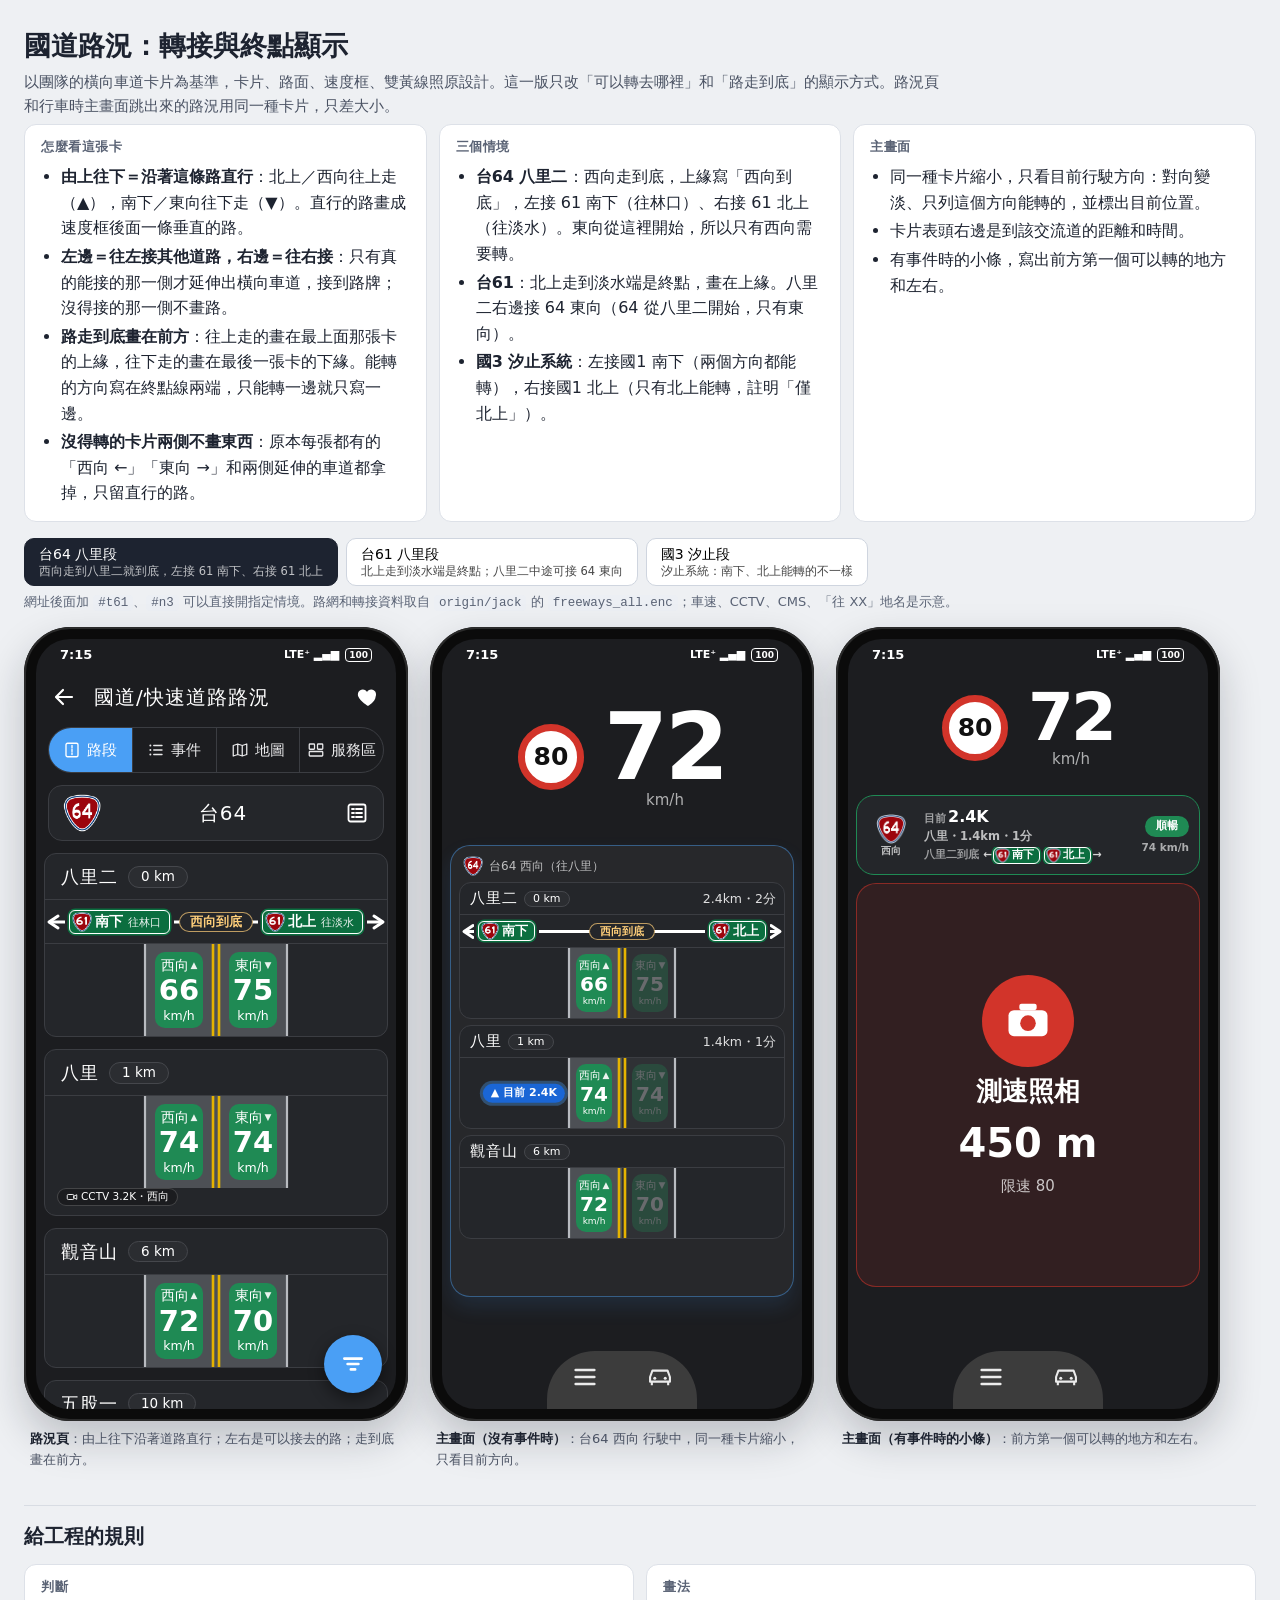
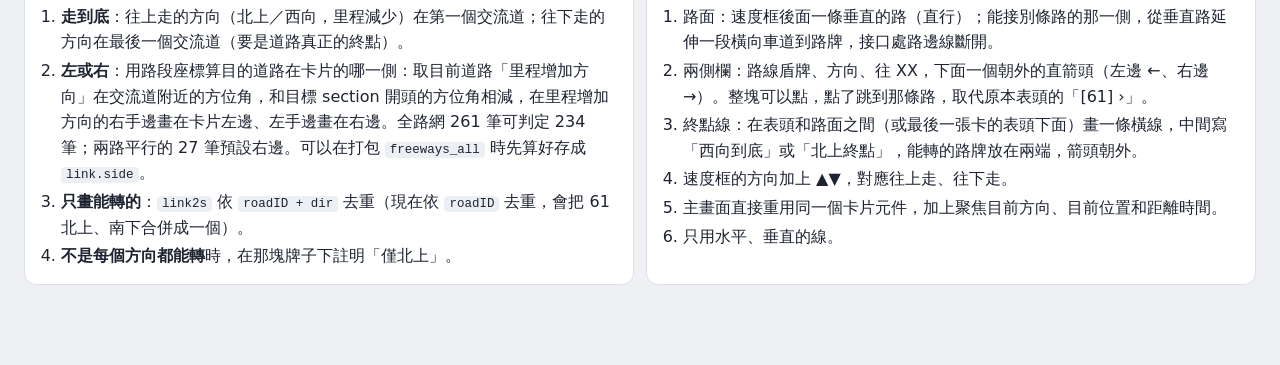
==== index.html @ 1d244df8 "國道路況轉接與終點顯示互動式 mockup 從 haodriveo_app/test/road_live_ui 搬過來，盾牌圖示改放在 assets/freeway/。  Co-Authored-By" ====
<!doctype html>
<html lang="zh-Hant-TW">
<head>
<meta charset="utf-8">
<meta name="viewport" content="width=device-width, initial-scale=1">
<title>國道路況：轉接與終點顯示</title>
<link rel="stylesheet" href="shared.css">
</head>
<body>
<div class="doc">
  <h1>國道路況：轉接與終點顯示</h1>
  <p class="lead">以團隊的橫向車道卡片為基準，卡片、路面、速度框、雙黃線照原設計。這一版只改「可以轉去哪裡」和「路走到底」的顯示方式。路況頁和行車時主畫面跳出來的路況用同一種卡片，只差大小。</p>

  <div class="grid">
    <div class="box">
      <h4>怎麼看這張卡</h4>
      <ul>
        <li><b>由上往下＝沿著這條路直行</b>：北上／西向往上走（▲），南下／東向往下走（▼）。直行的路畫成速度框後面一條垂直的路。</li>
        <li><b>左邊＝往左接其他道路，右邊＝往右接</b>：只有真的能接的那一側才延伸出橫向車道，接到路牌；沒得接的那一側不畫路。</li>
        <li><b>路走到底畫在前方</b>：往上走的畫在最上面那張卡的上緣，往下走的畫在最後一張卡的下緣。能轉的方向寫在終點線兩端，只能轉一邊就只寫一邊。</li>
        <li><b>沒得轉的卡片兩側不畫東西</b>：原本每張都有的「西向 ←」「東向 →」和兩側延伸的車道都拿掉，只留直行的路。</li>
      </ul>
    </div>
    <div class="box">
      <h4>三個情境</h4>
      <ul>
        <li><b>台64 八里二</b>：西向走到底，上緣寫「西向到底」，左接 61 南下（往林口）、右接 61 北上（往淡水）。東向從這裡開始，所以只有西向需要轉。</li>
        <li><b>台61</b>：北上走到淡水端是終點，畫在上緣。八里二右邊接 64 東向（64 從八里二開始，只有東向）。</li>
        <li><b>國3 汐止系統</b>：左接國1 南下（兩個方向都能轉），右接國1 北上（只有北上能轉，註明「僅北上」）。</li>
      </ul>
    </div>
    <div class="box">
      <h4>主畫面</h4>
      <ul>
        <li>同一種卡片縮小，只看目前行駛方向：對向變淡、只列這個方向能轉的，並標出目前位置。</li>
        <li>卡片表頭右邊是到該交流道的距離和時間。</li>
        <li>有事件時的小條，寫出前方第一個可以轉的地方和左右。</li>
      </ul>
    </div>
  </div>

  <div id="scn" class="scn"></div>
  <p class="note">網址後面加 <code>#t61</code>、<code>#n3</code> 可以直接開指定情境。路網和轉接資料取自 <code>origin/jack</code> 的 <code>freeways_all.enc</code>；車速、CCTV、CMS、「往 XX」地名是示意。</p>
  <div id="stage" class="stage"></div>

  <h2>給工程的規則</h2>
  <div class="grid">
    <div class="box">
      <h4>判斷</h4>
      <ol>
        <li><b>走到底</b>：往上走的方向（北上／西向，里程減少）在第一個交流道；往下走的方向在最後一個交流道（要是道路真正的終點）。</li>
        <li><b>左或右</b>：用路段座標算目的道路在卡片的哪一側：取目前道路「里程增加方向」在交流道附近的方位角，和目標 section 開頭的方位角相減，在里程增加方向的右手邊畫在卡片左邊、左手邊畫在右邊。全路網 261 筆可判定 234 筆；兩路平行的 27 筆預設右邊。可以在打包 <code>freeways_all</code> 時先算好存成 <code>link.side</code>。</li>
        <li><b>只畫能轉的</b>：<code>link2s</code> 依 <code>roadID + dir</code> 去重（現在依 <code>roadID</code> 去重，會把 61 北上、南下合併成一個）。</li>
        <li><b>不是每個方向都能轉</b>時，在那塊牌子下註明「僅北上」。</li>
      </ol>
    </div>
    <div class="box">
      <h4>畫法</h4>
      <ol>
        <li>路面：速度框後面一條垂直的路（直行）；能接別條路的那一側，從垂直路延伸一段橫向車道到路牌，接口處路邊線斷開。</li>
        <li>兩側欄：路線盾牌、方向、往 XX，下面一個朝外的直箭頭（左邊 ←、右邊 →）。整塊可以點，點了跳到那條路，取代原本表頭的「[61] ›」。</li>
        <li>終點線：在表頭和路面之間（或最後一張卡的表頭下面）畫一條橫線，中間寫「西向到底」或「北上終點」，能轉的路牌放在兩端，箭頭朝外。</li>
        <li>速度框的方向加上 ▲▼，對應往上走、往下走。</li>
        <li>主畫面直接重用同一個卡片元件，加上聚焦目前方向、目前位置和距離時間。</li>
        <li>只用水平、垂直的線。</li>
      </ol>
    </div>
  </div>
</div>

<script src="shared.js"></script>
<script src="hcard.js"></script>
<script>
  buildPage({
    render(sc) {
      const d = sc.drive;
      const info = driveInfo(sc, d.dir, d.km, 3);
      const live = hLiveScreen(sc, renderHCards(sc, { G: hGeom(342), devices: true }));
      return [
        { html: live, cap: '<b>路況頁</b>：由上往下沿著道路直行；左右是可以接去的路；走到底畫在前方。' },
        { html: mainScreen(sc, { mode: 'big', panel: hMainPanel(sc) }), cap: `<b>主畫面（沒有事件時）</b>：${ROADS[sc.road].name} ${dirLabel(d.dir)} 行駛中，同一種卡片縮小，只看目前方向。` },
        { html: mainScreen(sc, { mode: 'small', small: renderSmallBar(sc, { dir: d.dir, km: d.km, info, chips: hSmallChips(sc, info) }) }), cap: '<b>主畫面（有事件時的小條）</b>：前方第一個可以轉的地方和左右。' },
      ];
    },
  });
</script>
</body>
</html>
---- shared.css ----
/* 國道路況：轉接與終點顯示 mockup 樣式 */
* { box-sizing: border-box; }
html, body { margin: 0; }
body {
  font-family: "Noto Sans TC", "PingFang TC", "Microsoft JhengHei", "Heiti TC", system-ui, sans-serif;
  background: #eef0f3;
  color: #1d2330;
  line-height: 1.6;
}
a { color: #1a66d6; }

/* ===== 文件區 ===== */
.doc { max-width: 1320px; margin: 0 auto; padding: 24px 24px 80px; }
.doc h1 { font-size: 27px; margin: 4px 0 6px; line-height: 1.35; }
.doc h2 { font-size: 20px; margin: 34px 0 12px; padding-top: 14px; border-top: 1px solid #d8dce3; }
.doc p { margin: 6px 0; }
.lead { color: #4a5263; font-size: 15px; max-width: 920px; }
.grid { display: grid; grid-template-columns: repeat(auto-fit, minmax(290px, 1fr)); gap: 12px; }
.box { background: #fff; border: 1px solid #dde1e8; border-radius: 12px; padding: 12px 16px; }
.box h4 { margin: 0 0 6px; font-size: 13px; color: #5a6375; letter-spacing: .5px; }
.box ul, .box ol { margin: 0; padding-left: 20px; }
.box li { margin: 3px 0; }
.note { font-size: 13px; color: #5a6375; }
code { font-family: Consolas, "Courier New", monospace; font-size: 12.5px; background: #eceff4; padding: 1px 5px; border-radius: 4px; }

/* 情境切換 */
.scn { display: flex; gap: 8px; flex-wrap: wrap; margin: 16px 0 4px; }
.scn button { font: inherit; font-size: 14px; padding: 6px 14px; border-radius: 10px; border: 1px solid #cfd5df; background: #fff; cursor: pointer; text-align: left; line-height: 1.35; }
.scn button.on { background: #1d2330; color: #fff; border-color: #1d2330; }
.scn button small { display: block; font-size: 11.5px; opacity: .72; }

/* 手機框 */
.stage { display: flex; gap: 22px; flex-wrap: wrap; align-items: flex-start; margin-top: 14px; }
figure.fig { margin: 0; width: 384px; }
figure.fig figcaption { font-size: 13px; color: #4a5263; margin: 8px 6px 0; }
figure.fig figcaption b { color: #1d2330; }
.phone { width: 384px; height: 794px; padding: 12px; border-radius: 46px; background: #0b0b0b; box-shadow: 0 18px 40px rgba(20, 25, 35, .22), inset 0 0 0 2px #2b2b2b; }
.screen {
  position: relative; width: 360px; height: 770px; border-radius: 34px; overflow: hidden;
  background: #1C1D20; color: #fff; display: flex; flex-direction: column; font-size: 14px; line-height: 1.3;
}
.sb { height: 30px; flex: none; display: flex; justify-content: space-between; align-items: center; padding: 2px 24px 0; font-size: 13px; font-weight: 700; }
.sb .r { display: flex; gap: 6px; align-items: center; font-size: 11px; }
.sb .bat { border: 1.5px solid #fff; border-radius: 4px; padding: 0 3px; font-size: 9px; line-height: 12px; }
.shield { display: inline-block; object-fit: contain; vertical-align: middle; flex: none; }
.content { flex: 1; overflow-y: auto; overflow-x: hidden; position: relative; scrollbar-width: none; }
.content::-webkit-scrollbar { width: 0; height: 0; }

/* ===== 路況頁外框 ===== */
.appbar2 { height: 56px; flex: none; display: flex; align-items: center; gap: 18px; padding: 0 16px; font-size: 20px; }
.appbar2 .t { flex: 1; letter-spacing: 1px; }
.appbar2 svg { width: 24px; height: 24px; }
.tabs2 { margin: 2px 12px 0; flex: none; display: flex; height: 46px; border: 1px solid #3b3d42; border-radius: 999px; overflow: hidden; }
.tabs2 span { flex: 1; display: flex; align-items: center; justify-content: center; gap: 6px; font-size: 14.5px; color: #e9e9ea; border-right: 1px solid #3b3d42; }
.tabs2 span:last-child { border-right: 0; }
.tabs2 span.on { background: #4A9FF5; color: #fff; }
.tabs2 svg { width: 18px; height: 18px; flex: none; }
.roadbar2 { margin: 12px 12px 0; flex: none; display: flex; align-items: center; height: 56px; padding: 0 14px; border: 1px solid #3b3d42; border-radius: 14px; background: #24262A; }
.roadbar2 .n { flex: 1; text-align: center; font-size: 20px; letter-spacing: 1px; }
.roadbar2 svg { width: 24px; height: 24px; }
.fab2 { position: absolute; right: 14px; bottom: 16px; width: 58px; height: 58px; border-radius: 50%; background: #4A9FF5; display: flex; align-items: center; justify-content: center; box-shadow: 0 6px 16px rgba(0, 0, 0, .45); z-index: 5; }
.fab2 svg { width: 26px; height: 26px; }

/* ===== 卡片（hcard.js） ===== */
.hcl { padding: 12px 8px 96px; display: flex; flex-direction: column; gap: 12px; }
.hc { flex: none; border: 1px solid #3b3d42; border-radius: 12px; background: #24262A; overflow: hidden; }
.hc-h { min-height: 46px; display: flex; flex-wrap: wrap; align-items: center; gap: 6px 10px; padding: 4px 12px 4px 16px; border-bottom: 1px solid #3b3d42; }
.hc.last .hc-h { border-bottom: 0; }
.hc-n { font-size: 18px; letter-spacing: 1px; }
.hc-km { font-size: 13.5px; padding: 1px 12px; border-radius: 999px; border: 1px solid #45474c; background: #2b2d31; white-space: nowrap; }
.hc-rest { font-size: 11px; background: #005396; border-radius: 4px; padding: 0 6px; }
.hc-hx { margin-left: auto; display: flex; align-items: center; gap: 6px; }
.hc-t { font-size: 12.5px; color: rgba(255, 255, 255, .85); white-space: nowrap; }
.hc-road { position: relative; }
.hc-road > svg { position: absolute; left: 0; top: 0; }
.hc-box { position: absolute; z-index: 2; border-radius: 10px; display: flex; flex-direction: column; align-items: center; justify-content: center; }
.hc-box span { font-size: 13.5px; display: flex; align-items: center; gap: 2px; }
.hc-box span i { font-style: normal; font-size: 9px; opacity: .9; }
.hc-box b { font-size: 29px; font-weight: 700; line-height: 1.15; }
.hc-box small { font-size: 12.5px; }
.hc-you { position: absolute; z-index: 4; transform: translate(-50%, -50%); background: #1a66d6; border-radius: 999px; padding: 2px 8px; font-size: 11px; font-weight: 700; white-space: nowrap; box-shadow: 0 0 0 3px rgba(74, 159, 245, .35); }

/* 兩側：往左接／往右接 */
.hc-slot { position: absolute; top: 0; z-index: 3; display: flex; flex-direction: column; justify-content: center; }
.hc-turn { display: flex; flex-direction: column; align-items: center; gap: 1px; line-height: 1.15; text-align: center; padding: 3px 0; }
.hc-turn b { font-size: 13.5px; }
.hc-turn small { font-size: 10.5px; color: rgba(255, 255, 255, .72); }
.hc-turn .harr { margin-top: 2px; color: #fff; }
.hc-turn em { font-style: normal; font-size: 10px; font-weight: 700; color: #ffcf7a; }

/* 前方的終點線 */
.hc-end { position: relative; display: flex; align-items: center; padding: 0 20px; }
.hc-end > svg { position: absolute; left: 0; top: 0; }
.hc-end.top { border-bottom: 1px solid #3b3d42; }
.hc-end.bottom { border-top: 1px solid #3b3d42; }
.hc-end-l, .hc-end-r { position: relative; z-index: 1; display: flex; gap: 4px; background: #24262A; padding: 0 4px; }
.hc-end-r { margin-left: auto; }
.hc-end-c { position: absolute; z-index: 1; left: 50%; transform: translateX(-50%); font-size: 12.5px; font-weight: 700; color: #ffcf7a; background: #24262A; border: 1px solid rgba(255, 207, 122, .7); border-radius: 999px; padding: 1px 10px; white-space: nowrap; }

.hc-dev { display: flex; flex-wrap: wrap; gap: 5px; padding: 0 12px 9px; }
.hc-dev span { display: inline-flex; align-items: center; gap: 3px; font-size: 10.5px; border-radius: 999px; padding: 1px 8px; background: #1b1c1f; border: 1px solid rgba(255, 255, 255, .18); }
.hc-dev span svg { width: 12px; height: 12px; }
.hc-dev .cms { color: #FFB000; }
.hc-dev .ev { border-color: rgba(210, 52, 42, .8); color: #ff9d94; }
.hc-note { font-size: 12px; color: rgba(255, 255, 255, .5); padding: 0 6px; }

.hc.compact .hc-h { min-height: 32px; padding: 2px 8px 2px 10px; gap: 4px 6px; }
.hc.compact .hc-n { font-size: 14.5px; }
.hc.compact .hc-km { font-size: 11px; padding: 0 8px; }
.hc.compact .hc-box span { font-size: 10.5px; }
.hc.compact .hc-box b { font-size: 20px; }
.hc.compact .hc-box small { font-size: 9px; }
.hc.compact .hc-turn b { font-size: 11px; }
.hc.compact .hc-end { padding: 0 14px; }
.hc.compact .hc-end-c { font-size: 10.5px; }

/* 綠底路牌 */
.gsign { display: inline-flex; align-items: center; gap: 3px; white-space: nowrap; line-height: 1.15; background: #0B6E3F; color: #fff; font-weight: 700; border: 1.5px solid #fff; box-shadow: 0 0 0 1.5px #0B6E3F; border-radius: 6px; }
.gsign small { font-weight: 500; font-size: 10.5px; opacity: .92; margin-left: 2px; }
.gsign.l { font-size: 13.5px; padding: 1px 8px 1px 2px; }
.gsign.m { font-size: 12.5px; padding: 0 6px 0 2px; }
.gsign.s { font-size: 11px; padding: 0 5px 0 1px; gap: 2px; }

/* ===== 主畫面 ===== */
.ms { flex: 1; display: flex; flex-direction: column; padding: 0 8px; min-height: 0; }
.ms-speed { flex: none; display: flex; align-items: center; justify-content: center; gap: 20px; height: 176px; }
.ms-speed.sm { height: 118px; }
.limit { width: 66px; height: 66px; border-radius: 50%; border: 7px solid #D2342A; background: #fff; color: #111; font-weight: 800; font-size: 25px; display: flex; align-items: center; justify-content: center; }
.speed-num { font-size: 92px; font-weight: 800; line-height: .95; letter-spacing: -3px; font-variant-numeric: tabular-nums; }
.ms-speed.sm .speed-num { font-size: 66px; }
.speed-unit { font-size: 15px; opacity: .65; text-align: center; }
.panel { border-radius: 20px; background: rgba(255, 255, 255, .05); border: 1px solid rgba(74, 159, 245, .45); box-shadow: 0 10px 20px rgba(74, 159, 245, .12); padding: 10px 8px; }
.ms-big { height: 452px; flex: none; }
.ms-bottom { margin: auto auto 0; width: 150px; height: 58px; flex: none; border-radius: 48px 48px 0 0; background: #3C3C3C; display: flex; align-items: center; justify-content: space-around; padding-bottom: 6px; }
.ms-bottom svg { width: 28px; height: 28px; opacity: .9; }
.hmini { display: flex; flex-direction: column; gap: 6px; height: 100%; }
.hmini .hcl { padding: 0; gap: 6px; }
.hm-head { display: flex; align-items: center; gap: 6px; font-size: 12px; color: rgba(255, 255, 255, .7); padding: 0 4px; }

/* 小條（有事件時） */
.smallbar { height: 80px; flex: none; margin: 8px 0; border-radius: 18px; background: #24262A; display: flex; align-items: center; padding: 4px 10px; gap: 9px; }
.smallbar .rd { width: 48px; flex: none; display: flex; flex-direction: column; align-items: center; font-size: 10px; font-weight: 700; color: rgba(255, 255, 255, .72); }
.smallbar .mid { flex: 1; min-width: 0; }
.smallbar .now { font-size: 11px; color: rgba(255, 255, 255, .58); font-weight: 700; }
.smallbar .now b { color: #fff; font-size: 16px; font-weight: 900; margin-left: 2px; }
.smallbar .nx { font-size: 11.5px; color: rgba(255, 255, 255, .7); font-weight: 700; margin-top: 1px; white-space: nowrap; overflow: hidden; }
.smallbar .trrow { display: flex; align-items: center; gap: 4px; margin-top: 3px; font-size: 11px; color: rgba(255, 255, 255, .8); font-weight: 700; white-space: nowrap; overflow: hidden; }
.smallbar .trrow .cap { color: rgba(255, 255, 255, .55); font-weight: 600; }
.smallbar .sside { display: inline-flex; align-items: center; gap: 1px; }
.smallbar .rt { flex: none; display: flex; flex-direction: column; align-items: flex-end; gap: 4px; }
.lvpill { min-width: 44px; padding: 3px 8px; border-radius: 999px; font-size: 11px; font-weight: 900; text-align: center; }
.smallbar .spd { font-size: 10.5px; color: rgba(255, 255, 255, .62); font-weight: 700; }

/* 事件卡（測速照相） */
.evcard { flex: 1; min-height: 0; border-radius: 20px; background: rgba(210, 52, 42, .12); border: 1px solid rgba(210, 52, 42, .55); display: flex; flex-direction: column; align-items: center; justify-content: center; gap: 8px; margin-bottom: 64px; }
.evcard .ico { width: 92px; height: 92px; border-radius: 50%; background: #D2342A; display: flex; align-items: center; justify-content: center; }
.evcard .ico svg { width: 52px; height: 52px; }
.evcard .t1 { font-size: 26px; font-weight: 800; }
.evcard .t2 { font-size: 40px; font-weight: 900; font-variant-numeric: tabular-nums; }
.evcard .t3 { font-size: 15px; opacity: .75; }

/* 檢查用：?full 把手機高度展開，整條列表一次看完 */
body.full .phone, body.full .screen { height: auto; }
body.full .content { overflow: visible; }
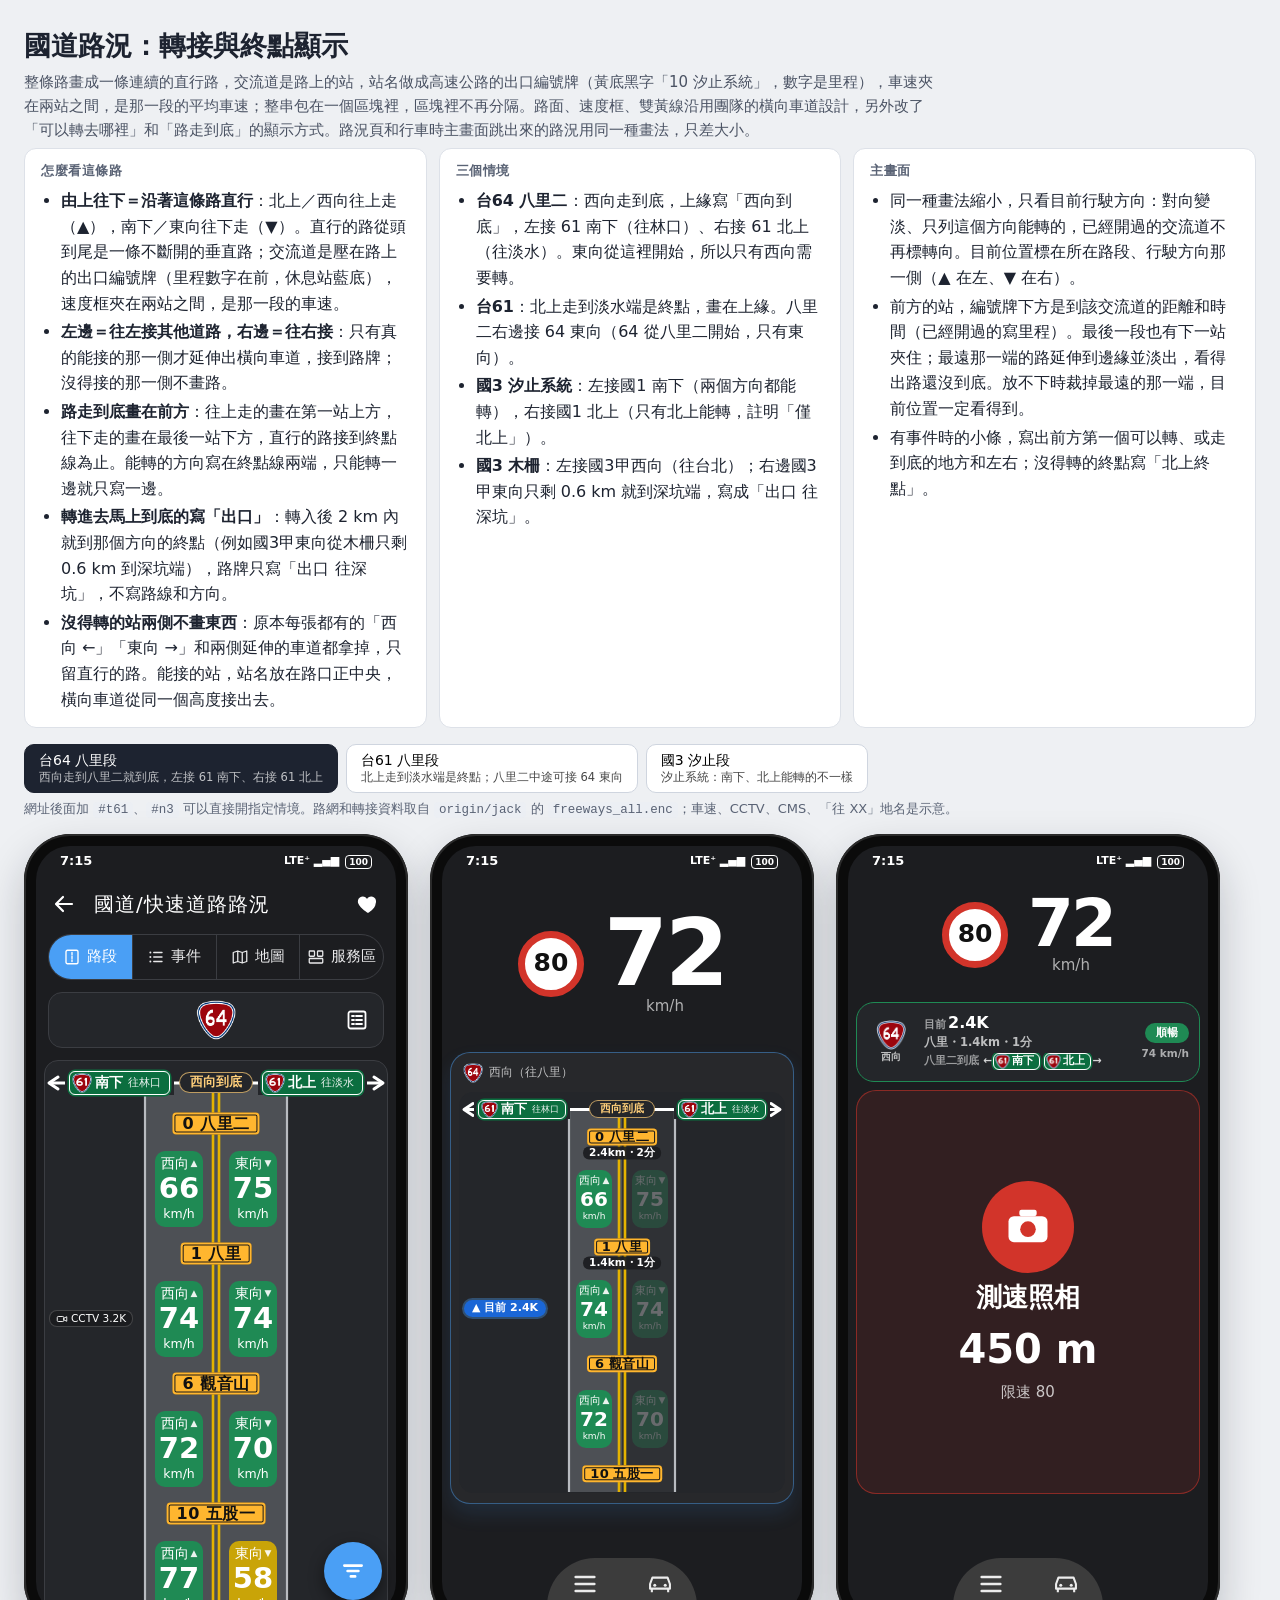
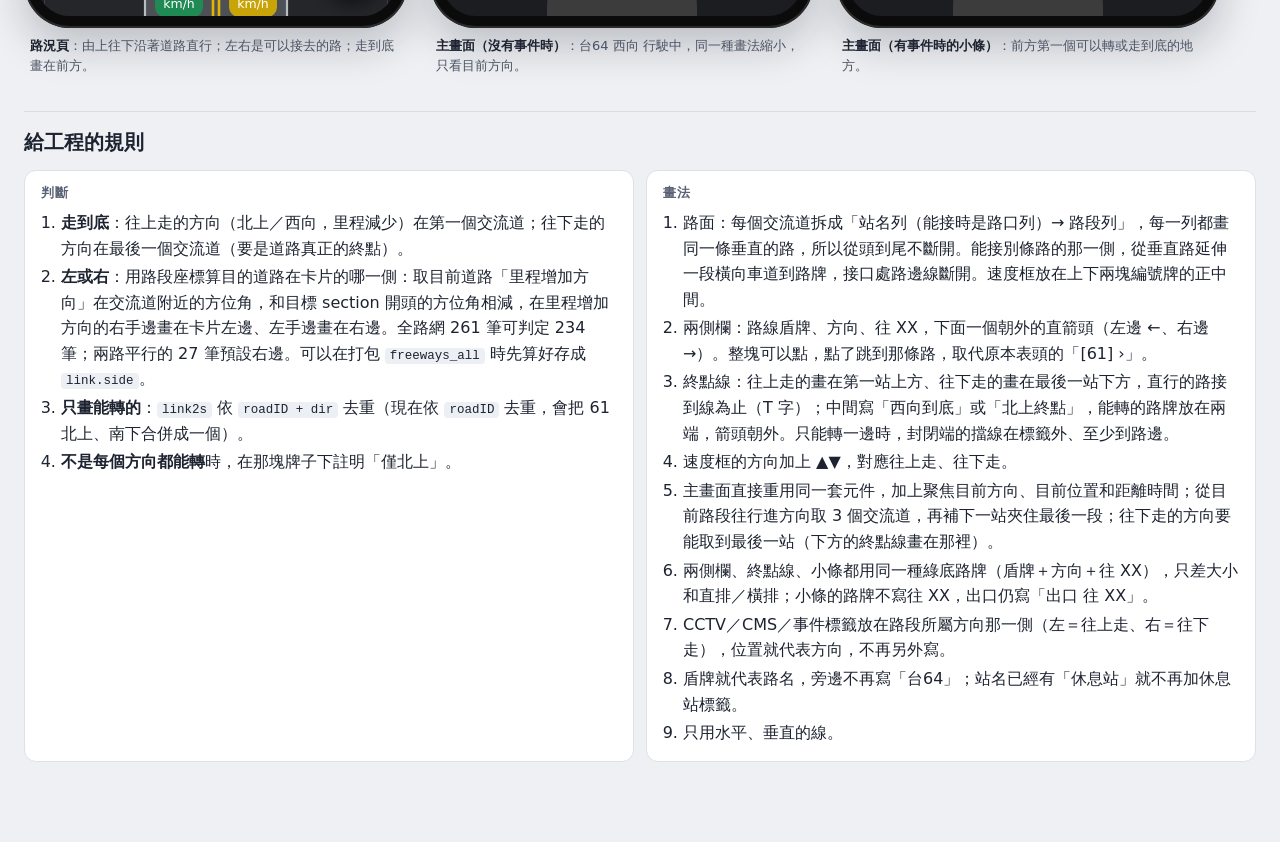
==== commit 00618333: "路況頁與主畫面改成一條連續的路，交流道用出口編號牌 - 拿掉卡片盒：路面從頭到尾不斷開，整串包在一個大區塊裡 - 交流道改成壓在路上的出口編號牌（黃底黑字「10 汐止系統」，休息站藍底），車速夾在兩站" ====
--- a/index.html
+++ b/index.html
@@ -9,16 +9,17 @@
 <body>
 <div class="doc">
   <h1>國道路況：轉接與終點顯示</h1>
-  <p class="lead">以團隊的橫向車道卡片為基準，卡片、路面、速度框、雙黃線照原設計。這一版只改「可以轉去哪裡」和「路走到底」的顯示方式。路況頁和行車時主畫面跳出來的路況用同一種卡片，只差大小。</p>
+  <p class="lead">整條路畫成一條連續的直行路，交流道是路上的站，站名做成高速公路的出口編號牌（黃底黑字「10 汐止系統」，數字是里程），車速夾在兩站之間，是那一段的平均車速；整串包在一個區塊裡，區塊裡不再分隔。路面、速度框、雙黃線沿用團隊的橫向車道設計，另外改了「可以轉去哪裡」和「路走到底」的顯示方式。路況頁和行車時主畫面跳出來的路況用同一種畫法，只差大小。</p>
 
   <div class="grid">
     <div class="box">
-      <h4>怎麼看這張卡</h4>
+      <h4>怎麼看這條路</h4>
       <ul>
-        <li><b>由上往下＝沿著這條路直行</b>：北上／西向往上走（▲），南下／東向往下走（▼）。直行的路畫成速度框後面一條垂直的路。</li>
+        <li><b>由上往下＝沿著這條路直行</b>：北上／西向往上走（▲），南下／東向往下走（▼）。直行的路從頭到尾是一條不斷開的垂直路；交流道是壓在路上的出口編號牌（里程數字在前，休息站藍底），速度框夾在兩站之間，是那一段的車速。</li>
         <li><b>左邊＝往左接其他道路，右邊＝往右接</b>：只有真的能接的那一側才延伸出橫向車道，接到路牌；沒得接的那一側不畫路。</li>
-        <li><b>路走到底畫在前方</b>：往上走的畫在最上面那張卡的上緣，往下走的畫在最後一張卡的下緣。能轉的方向寫在終點線兩端，只能轉一邊就只寫一邊。</li>
-        <li><b>沒得轉的卡片兩側不畫東西</b>：原本每張都有的「西向 ←」「東向 →」和兩側延伸的車道都拿掉，只留直行的路。</li>
+        <li><b>路走到底畫在前方</b>：往上走的畫在第一站上方，往下走的畫在最後一站下方，直行的路接到終點線為止。能轉的方向寫在終點線兩端，只能轉一邊就只寫一邊。</li>
+        <li><b>轉進去馬上到底的寫「出口」</b>：轉入後 2 km 內就到那個方向的終點（例如國3甲東向從木柵只剩 0.6 km 到深坑端），路牌只寫「出口 往深坑」，不寫路線和方向。</li>
+        <li><b>沒得轉的站兩側不畫東西</b>：原本每張都有的「西向 ←」「東向 →」和兩側延伸的車道都拿掉，只留直行的路。能接的站，站名放在路口正中央，橫向車道從同一個高度接出去。</li>
       </ul>
     </div>
     <div class="box">
@@ -27,14 +28,15 @@
         <li><b>台64 八里二</b>：西向走到底，上緣寫「西向到底」，左接 61 南下（往林口）、右接 61 北上（往淡水）。東向從這裡開始，所以只有西向需要轉。</li>
         <li><b>台61</b>：北上走到淡水端是終點，畫在上緣。八里二右邊接 64 東向（64 從八里二開始，只有東向）。</li>
         <li><b>國3 汐止系統</b>：左接國1 南下（兩個方向都能轉），右接國1 北上（只有北上能轉，註明「僅北上」）。</li>
+        <li><b>國3 木柵</b>：左接國3甲西向（往台北）；右邊國3甲東向只剩 0.6 km 就到深坑端，寫成「出口 往深坑」。</li>
       </ul>
     </div>
     <div class="box">
       <h4>主畫面</h4>
       <ul>
-        <li>同一種卡片縮小，只看目前行駛方向：對向變淡、只列這個方向能轉的，並標出目前位置。</li>
-        <li>卡片表頭右邊是到該交流道的距離和時間。</li>
-        <li>有事件時的小條，寫出前方第一個可以轉的地方和左右。</li>
+        <li>同一種畫法縮小，只看目前行駛方向：對向變淡、只列這個方向能轉的，已經開過的交流道不再標轉向。目前位置標在所在路段、行駛方向那一側（▲ 在左、▼ 在右）。</li>
+        <li>前方的站，編號牌下方是到該交流道的距離和時間（已經開過的寫里程）。最後一段也有下一站夾住；最遠那一端的路延伸到邊緣並淡出，看得出路還沒到底。放不下時裁掉最遠的那一端，目前位置一定看得到。</li>
+        <li>有事件時的小條，寫出前方第一個可以轉、或走到底的地方和左右；沒得轉的終點寫「北上終點」。</li>
       </ul>
     </div>
   </div>
@@ -57,11 +59,14 @@
     <div class="box">
       <h4>畫法</h4>
       <ol>
-        <li>路面：速度框後面一條垂直的路（直行）；能接別條路的那一側，從垂直路延伸一段橫向車道到路牌，接口處路邊線斷開。</li>
+        <li>路面：每個交流道拆成「站名列（能接時是路口列）→ 路段列」，每一列都畫同一條垂直的路，所以從頭到尾不斷開。能接別條路的那一側，從垂直路延伸一段橫向車道到路牌，接口處路邊線斷開。速度框放在上下兩塊編號牌的正中間。</li>
         <li>兩側欄：路線盾牌、方向、往 XX，下面一個朝外的直箭頭（左邊 ←、右邊 →）。整塊可以點，點了跳到那條路，取代原本表頭的「[61] ›」。</li>
-        <li>終點線：在表頭和路面之間（或最後一張卡的表頭下面）畫一條橫線，中間寫「西向到底」或「北上終點」，能轉的路牌放在兩端，箭頭朝外。</li>
+        <li>終點線：往上走的畫在第一站上方、往下走的畫在最後一站下方，直行的路接到線為止（T 字）；中間寫「西向到底」或「北上終點」，能轉的路牌放在兩端，箭頭朝外。只能轉一邊時，封閉端的擋線在標籤外、至少到路邊。</li>
         <li>速度框的方向加上 ▲▼，對應往上走、往下走。</li>
-        <li>主畫面直接重用同一個卡片元件，加上聚焦目前方向、目前位置和距離時間。</li>
+        <li>主畫面直接重用同一套元件，加上聚焦目前方向、目前位置和距離時間；從目前路段往行進方向取 3 個交流道，再補下一站夾住最後一段；往下走的方向要能取到最後一站（下方的終點線畫在那裡）。</li>
+        <li>兩側欄、終點線、小條都用同一種綠底路牌（盾牌＋方向＋往 XX），只差大小和直排／橫排；小條的路牌不寫往 XX，出口仍寫「出口 往 XX」。</li>
+        <li>CCTV／CMS／事件標籤放在路段所屬方向那一側（左＝往上走、右＝往下走），位置就代表方向，不再另外寫。</li>
+        <li>盾牌就代表路名，旁邊不再寫「台64」；站名已經有「休息站」就不再加休息站標籤。</li>
         <li>只用水平、垂直的線。</li>
       </ol>
     </div>
@@ -78,8 +83,8 @@
       const live = hLiveScreen(sc, renderHCards(sc, { G: hGeom(342), devices: true }));
       return [
         { html: live, cap: '<b>路況頁</b>：由上往下沿著道路直行；左右是可以接去的路；走到底畫在前方。' },
-        { html: mainScreen(sc, { mode: 'big', panel: hMainPanel(sc) }), cap: `<b>主畫面（沒有事件時）</b>：${ROADS[sc.road].name} ${dirLabel(d.dir)} 行駛中，同一種卡片縮小，只看目前方向。` },
-        { html: mainScreen(sc, { mode: 'small', small: renderSmallBar(sc, { dir: d.dir, km: d.km, info, chips: hSmallChips(sc, info) }) }), cap: '<b>主畫面（有事件時的小條）</b>：前方第一個可以轉的地方和左右。' },
+        { html: mainScreen(sc, { mode: 'big', panel: hMainPanel(sc) }), cap: `<b>主畫面（沒有事件時）</b>：${ROADS[sc.road].name} ${dirLabel(d.dir)} 行駛中，同一種畫法縮小，只看目前方向。` },
+        { html: mainScreen(sc, { mode: 'small', small: renderSmallBar(sc, { dir: d.dir, km: d.km, info, chips: hSmallChips(sc, info) }) }), cap: '<b>主畫面（有事件時的小條）</b>：前方第一個可以轉或走到底的地方。' },
       ];
     },
   });
--- a/shared.css
+++ b/shared.css
@@ -56,61 +56,67 @@
 .tabs2 span.on { background: #4A9FF5; color: #fff; }
 .tabs2 svg { width: 18px; height: 18px; flex: none; }
 .roadbar2 { margin: 12px 12px 0; flex: none; display: flex; align-items: center; height: 56px; padding: 0 14px; border: 1px solid #3b3d42; border-radius: 14px; background: #24262A; }
-.roadbar2 .n { flex: 1; text-align: center; font-size: 20px; letter-spacing: 1px; }
+/* 盾牌就代表這條路，不再另外寫路名（沒有盾牌圖的路才寫文字，和 app 的選路視窗一樣） */
+.roadbar2 .n { flex: 1; display: flex; justify-content: center; padding-left: 24px; }
 .roadbar2 svg { width: 24px; height: 24px; }
 .fab2 { position: absolute; right: 14px; bottom: 16px; width: 58px; height: 58px; border-radius: 50%; background: #4A9FF5; display: flex; align-items: center; justify-content: center; box-shadow: 0 6px 16px rgba(0, 0, 0, .45); z-index: 5; }
 .fab2 svg { width: 26px; height: 26px; }
 
 /* ===== 卡片（hcard.js） ===== */
 .hcl { padding: 12px 8px 96px; display: flex; flex-direction: column; gap: 12px; }
-.hc { flex: none; border: 1px solid #3b3d42; border-radius: 12px; background: #24262A; overflow: hidden; }
-.hc-h { min-height: 46px; display: flex; flex-wrap: wrap; align-items: center; gap: 6px 10px; padding: 4px 12px 4px 16px; border-bottom: 1px solid #3b3d42; }
-.hc.last .hc-h { border-bottom: 0; }
-.hc-n { font-size: 18px; letter-spacing: 1px; }
-.hc-km { font-size: 13.5px; padding: 1px 12px; border-radius: 999px; border: 1px solid #45474c; background: #2b2d31; white-space: nowrap; }
+/* 整串交流道包在一個大區塊裡（和上方道路列同樣的細框），區塊裡面不再分隔 */
+.hcs { border: 1px solid #3b3d42; border-radius: 14px; background: #24262A; overflow: hidden; }
+.hmini .hcs { flex: none; border-color: transparent; } /* 主畫面外面已經有 panel 框；保留 1px 透明框，寬度才和 hGeom(324) 對齊 */
+.hc { flex: none; overflow: hidden; }
+.hc-row { position: relative; }
+.hc-row > svg { position: absolute; left: 0; top: 0; }
+.hc-node { position: absolute; left: 50%; top: 50%; transform: translate(-50%, -50%); z-index: 2; display: flex; flex-direction: column; align-items: center; gap: 2px; white-space: nowrap; }
+/* 出口編號牌：和高速公路上的一樣黃底黑字、內圈細黑框，里程數字在前（顏色同 app 主畫面的交流道標籤）；休息站藍底白字 */
+.hc-plate { display: flex; align-items: baseline; gap: 6px; padding: 1px 10px; border-radius: 4px; background: #FFB62F; color: #111; font-size: 16px; font-weight: 800; letter-spacing: .5px; box-shadow: inset 0 0 0 2px #FFB62F, inset 0 0 0 3px #1a1a1a; }
+.hc-plate em { font-style: normal; }
+.hc-plate.rest { background: #005396; color: #fff; box-shadow: inset 0 0 0 2px #005396, inset 0 0 0 3px #fff; }
+.hc-node small { font-size: 12px; font-weight: 600; color: #fff; background: rgba(28, 29, 32, .92); border-radius: 6px; padding: 0 6px; }
 .hc-rest { font-size: 11px; background: #005396; border-radius: 4px; padding: 0 6px; }
-.hc-hx { margin-left: auto; display: flex; align-items: center; gap: 6px; }
+.hc-lx { position: absolute; right: 8px; top: 50%; transform: translateY(-50%); z-index: 2; display: flex; align-items: center; gap: 6px; }
 .hc-t { font-size: 12.5px; color: rgba(255, 255, 255, .85); white-space: nowrap; }
-.hc-road { position: relative; }
-.hc-road > svg { position: absolute; left: 0; top: 0; }
 .hc-box { position: absolute; z-index: 2; border-radius: 10px; display: flex; flex-direction: column; align-items: center; justify-content: center; }
 .hc-box span { font-size: 13.5px; display: flex; align-items: center; gap: 2px; }
 .hc-box span i { font-style: normal; font-size: 9px; opacity: .9; }
 .hc-box b { font-size: 29px; font-weight: 700; line-height: 1.15; }
 .hc-box small { font-size: 12.5px; }
-.hc-you { position: absolute; z-index: 4; transform: translate(-50%, -50%); background: #1a66d6; border-radius: 999px; padding: 2px 8px; font-size: 11px; font-weight: 700; white-space: nowrap; box-shadow: 0 0 0 3px rgba(74, 159, 245, .35); }
+.hc-you { background: #1a66d6; border-radius: 999px; padding: 1px 8px; font-size: 11px; font-weight: 700; white-space: nowrap; box-shadow: 0 0 0 2px rgba(74, 159, 245, .35); }
 
 /* 兩側：往左接／往右接 */
 .hc-slot { position: absolute; top: 0; z-index: 3; display: flex; flex-direction: column; justify-content: center; }
-.hc-turn { display: flex; flex-direction: column; align-items: center; gap: 1px; line-height: 1.15; text-align: center; padding: 3px 0; }
-.hc-turn b { font-size: 13.5px; }
-.hc-turn small { font-size: 10.5px; color: rgba(255, 255, 255, .72); }
+.hc-turn { display: flex; flex-direction: column; align-items: center; gap: 2px; line-height: 1.15; text-align: center; padding: 3px 0; }
 .hc-turn .harr { margin-top: 2px; color: #fff; }
 .hc-turn em { font-style: normal; font-size: 10px; font-weight: 700; color: #ffcf7a; }
 
 /* 前方的終點線 */
 .hc-end { position: relative; display: flex; align-items: center; padding: 0 20px; }
 .hc-end > svg { position: absolute; left: 0; top: 0; }
-.hc-end.top { border-bottom: 1px solid #3b3d42; }
-.hc-end.bottom { border-top: 1px solid #3b3d42; }
 .hc-end-l, .hc-end-r { position: relative; z-index: 1; display: flex; gap: 4px; background: #24262A; padding: 0 4px; }
 .hc-end-r { margin-left: auto; }
 .hc-end-c { position: absolute; z-index: 1; left: 50%; transform: translateX(-50%); font-size: 12.5px; font-weight: 700; color: #ffcf7a; background: #24262A; border: 1px solid rgba(255, 207, 122, .7); border-radius: 999px; padding: 1px 10px; white-space: nowrap; }
 
-.hc-dev { display: flex; flex-wrap: wrap; gap: 5px; padding: 0 12px 9px; }
-.hc-dev span { display: inline-flex; align-items: center; gap: 3px; font-size: 10.5px; border-radius: 999px; padding: 1px 8px; background: #1b1c1f; border: 1px solid rgba(255, 255, 255, .18); }
-.hc-dev span svg { width: 12px; height: 12px; }
-.hc-dev .cms { color: #FFB000; }
-.hc-dev .ev { border-color: rgba(210, 52, 42, .8); color: #ff9d94; }
+.hc-side { position: absolute; top: 0; z-index: 2; display: flex; flex-direction: column; justify-content: center; gap: 5px; }
+.hc-side.l { align-items: flex-start; }
+.hc-side.r { align-items: flex-end; text-align: right; }
+.hc-tag { display: inline-flex; align-items: center; gap: 3px; font-size: 10.5px; line-height: 1.3; border-radius: 8px; padding: 1px 6px; background: #1b1c1f; border: 1px solid rgba(255, 255, 255, .18); }
+.hc-tag svg { width: 12px; height: 12px; flex: none; }
+.hc-tag.cms { color: #FFB000; }
+.hc-tag.ev { border-color: rgba(210, 52, 42, .8); color: #ff9d94; }
 .hc-note { font-size: 12px; color: rgba(255, 255, 255, .5); padding: 0 6px; }
 
-.hc.compact .hc-h { min-height: 32px; padding: 2px 8px 2px 10px; gap: 4px 6px; }
-.hc.compact .hc-n { font-size: 14.5px; }
-.hc.compact .hc-km { font-size: 11px; padding: 0 8px; }
+.hc.compact .hc-node { gap: 1px; line-height: 1.2; }
+.hc.compact .hc-plate { font-size: 13px; padding: 1px 8px; gap: 4px; }
+.hc.compact .hc-node small { font-size: 10.5px; }
 .hc.compact .hc-box span { font-size: 10.5px; }
 .hc.compact .hc-box b { font-size: 20px; }
 .hc.compact .hc-box small { font-size: 9px; }
-.hc.compact .hc-turn b { font-size: 11px; }
+.hc.compact .gsign.v { font-size: 10.5px; padding: 2px 3px; }
+.hc.compact .gsign.v small { font-size: 8.5px; }
+.hc.compact .gsign.m small { font-size: 9px; }
 .hc.compact .hc-end { padding: 0 14px; }
 .hc.compact .hc-end-c { font-size: 10.5px; }
 
@@ -120,6 +126,10 @@
 .gsign.l { font-size: 13.5px; padding: 1px 8px 1px 2px; }
 .gsign.m { font-size: 12.5px; padding: 0 6px 0 2px; }
 .gsign.s { font-size: 11px; padding: 0 5px 0 1px; gap: 2px; }
+.gsign.v { flex-direction: column; gap: 0; padding: 3px 4px 2px; font-size: 13px; text-align: center; }
+.gsign.v small { margin-left: 0; font-size: 10px; }
+.gsign.exit { padding-left: 7px; }
+.gsign.v.exit { padding: 4px 5px 3px; }
 
 /* ===== 主畫面 ===== */
 .ms { flex: 1; display: flex; flex-direction: column; padding: 0 8px; min-height: 0; }
@@ -134,7 +144,10 @@
 .ms-bottom { margin: auto auto 0; width: 150px; height: 58px; flex: none; border-radius: 48px 48px 0 0; background: #3C3C3C; display: flex; align-items: center; justify-content: space-around; padding-bottom: 6px; }
 .ms-bottom svg { width: 28px; height: 28px; opacity: .9; }
 .hmini { display: flex; flex-direction: column; gap: 6px; height: 100%; }
-.hmini .hcl { padding: 0; gap: 6px; }
+.hmini .hcl { padding: 0; gap: 6px; flex: 1; min-height: 0; overflow: hidden; }
+.hmini.up .hcl { justify-content: flex-end; }
+.hcl.fade-top { -webkit-mask-image: linear-gradient(to bottom, transparent 0, #000 28px); mask-image: linear-gradient(to bottom, transparent 0, #000 28px); }
+.hcl.fade-bottom { -webkit-mask-image: linear-gradient(to top, transparent 0, #000 28px); mask-image: linear-gradient(to top, transparent 0, #000 28px); }
 .hm-head { display: flex; align-items: center; gap: 6px; font-size: 12px; color: rgba(255, 255, 255, .7); padding: 0 4px; }
 
 /* 小條（有事件時） */
@@ -147,6 +160,7 @@
 .smallbar .trrow { display: flex; align-items: center; gap: 4px; margin-top: 3px; font-size: 11px; color: rgba(255, 255, 255, .8); font-weight: 700; white-space: nowrap; overflow: hidden; }
 .smallbar .trrow .cap { color: rgba(255, 255, 255, .55); font-weight: 600; }
 .smallbar .sside { display: inline-flex; align-items: center; gap: 1px; }
+.smallbar .endtxt { color: #ffcf7a; border: 1px solid rgba(255, 207, 122, .7); border-radius: 999px; padding: 0 7px; }
 .smallbar .rt { flex: none; display: flex; flex-direction: column; align-items: flex-end; gap: 4px; }
 .lvpill { min-width: 44px; padding: 3px 8px; border-radius: 999px; font-size: 11px; font-weight: 900; text-align: center; }
 .smallbar .spd { font-size: 10.5px; color: rgba(255, 255, 255, .62); font-weight: 700; }
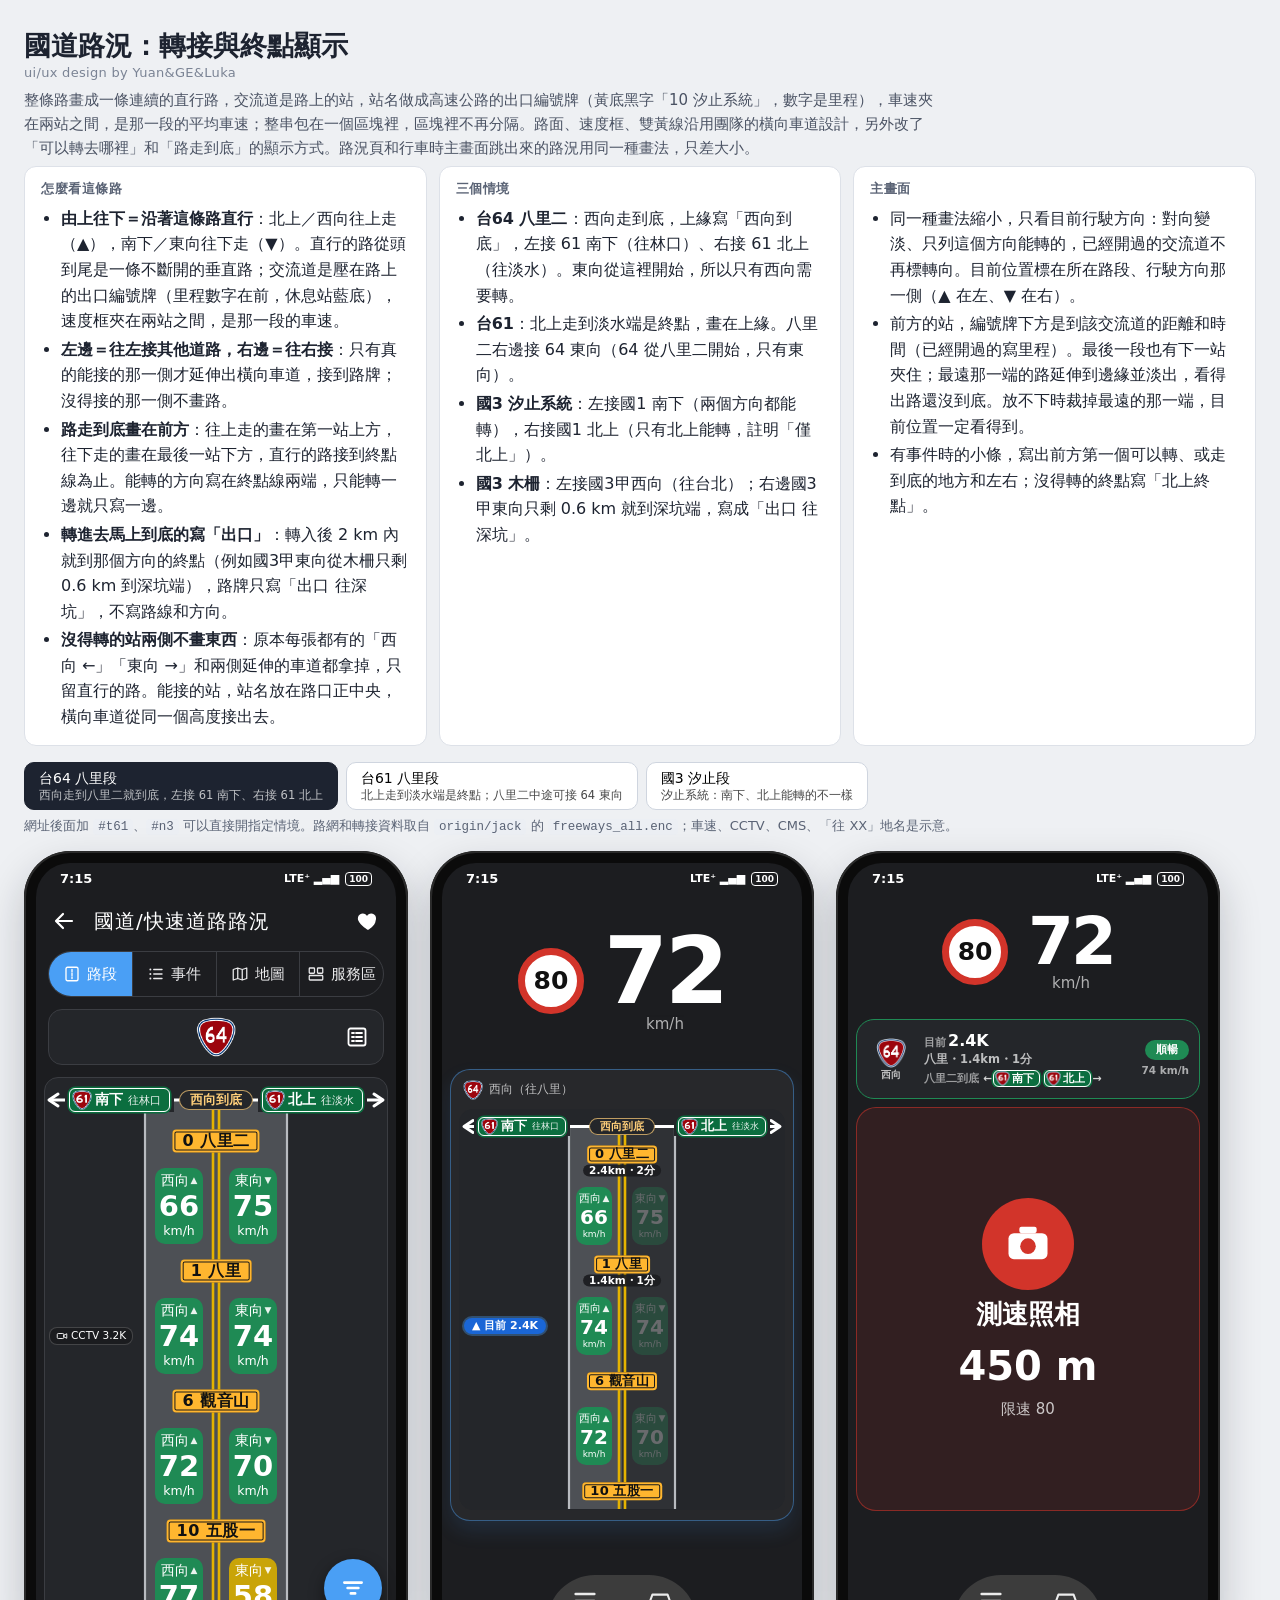
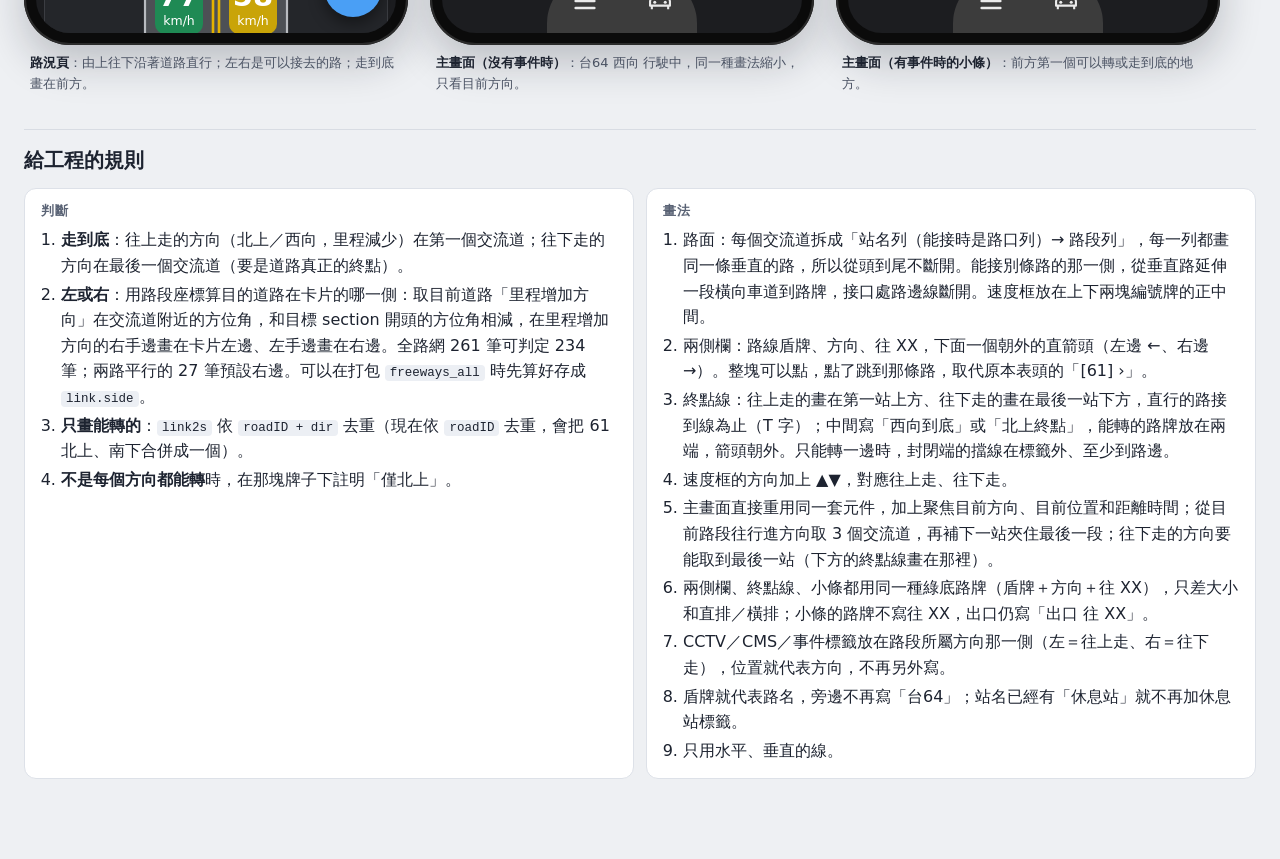
==== commit 52f65fd6: "標題下加上設計者署名 Co-Authored-By: Claude Opus 5.5 (1M context) <noreply@anthropic.com>" ====
--- a/index.html
+++ b/index.html
@@ -8,7 +8,7 @@
 </head>
 <body>
 <div class="doc">
-  <h1>國道路況：轉接與終點顯示</h1>
+  <h1>國道路況：轉接與終點顯示<small class="credit">ui/ux design by Yuan&amp;GE&amp;Luka</small></h1>
   <p class="lead">整條路畫成一條連續的直行路，交流道是路上的站，站名做成高速公路的出口編號牌（黃底黑字「10 汐止系統」，數字是里程），車速夾在兩站之間，是那一段的平均車速；整串包在一個區塊裡，區塊裡不再分隔。路面、速度框、雙黃線沿用團隊的橫向車道設計，另外改了「可以轉去哪裡」和「路走到底」的顯示方式。路況頁和行車時主畫面跳出來的路況用同一種畫法，只差大小。</p>
 
   <div class="grid">
--- a/shared.css
+++ b/shared.css
@@ -12,6 +12,7 @@
 /* ===== 文件區 ===== */
 .doc { max-width: 1320px; margin: 0 auto; padding: 24px 24px 80px; }
 .doc h1 { font-size: 27px; margin: 4px 0 6px; line-height: 1.35; }
+.doc h1 .credit { display: block; font-size: 13px; font-weight: 400; color: #7a8394; letter-spacing: .3px; }
 .doc h2 { font-size: 20px; margin: 34px 0 12px; padding-top: 14px; border-top: 1px solid #d8dce3; }
 .doc p { margin: 6px 0; }
 .lead { color: #4a5263; font-size: 15px; max-width: 920px; }
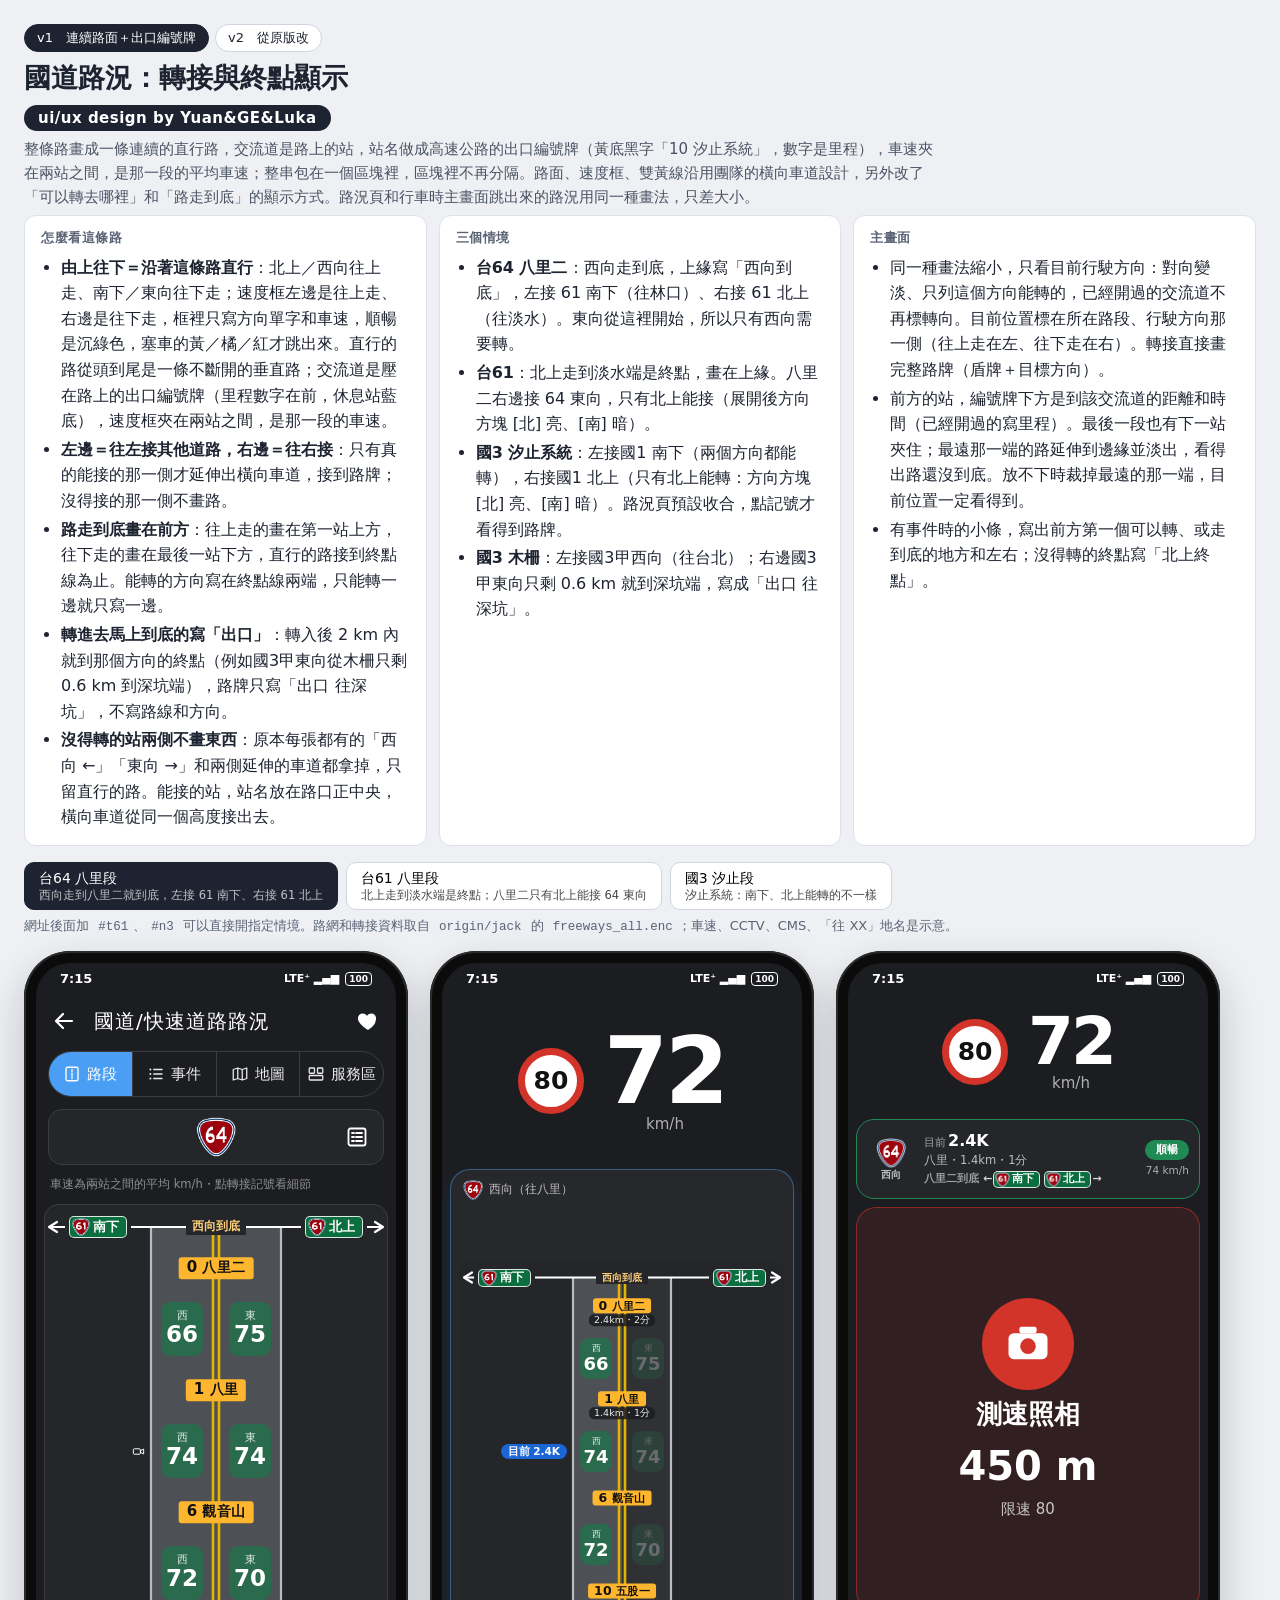
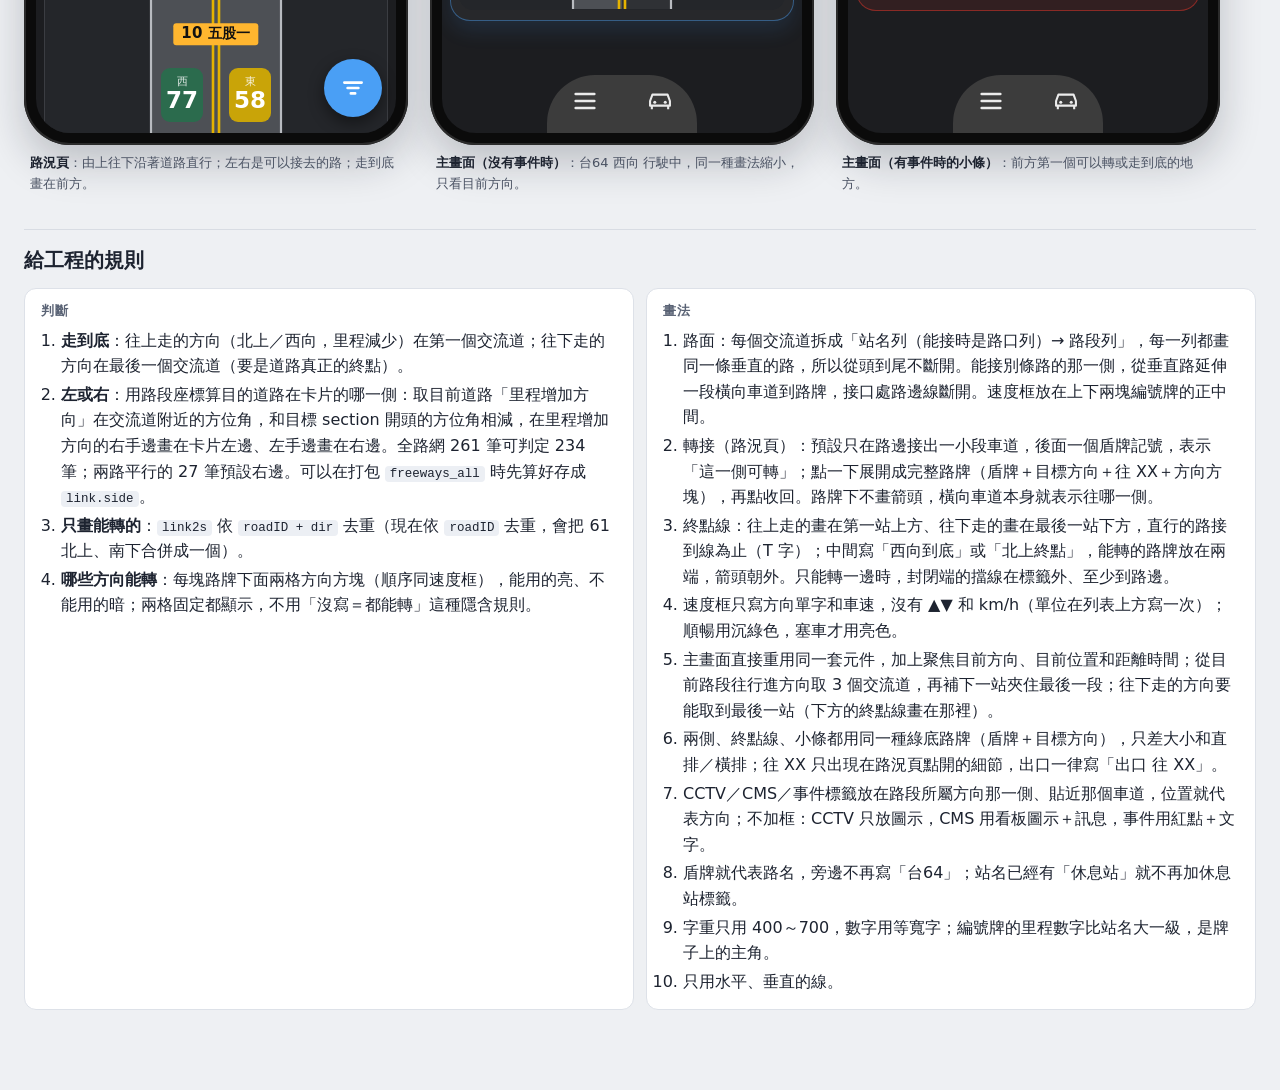
==== commit 41c660f3: "新增 v2（從 app 原版改）頁面；v1 減少文字與粗體 v2（v2.html） - 版面照 app 原版：膠囊左右的盾牌＝左邊（南下／東向）、右邊（北上／西向）車道能轉 - 只顯示真的能轉的方向、" ====
--- a/index.html
+++ b/index.html
@@ -3,11 +3,12 @@
 <head>
 <meta charset="utf-8">
 <meta name="viewport" content="width=device-width, initial-scale=1">
-<title>國道路況：轉接與終點顯示</title>
+<title>國道路況：轉接與終點顯示 v1</title>
 <link rel="stylesheet" href="shared.css">
 </head>
 <body>
 <div class="doc">
+  <nav class="ver"><a class="on" data-page="index.html" href="index.html">v1　連續路面＋出口編號牌</a><a class="" data-page="v2.html" href="v2.html">v2　從原版改</a></nav>
   <h1>國道路況：轉接與終點顯示<small class="credit">ui/ux design by Yuan&amp;GE&amp;Luka</small></h1>
   <p class="lead">整條路畫成一條連續的直行路，交流道是路上的站，站名做成高速公路的出口編號牌（黃底黑字「10 汐止系統」，數字是里程），車速夾在兩站之間，是那一段的平均車速；整串包在一個區塊裡，區塊裡不再分隔。路面、速度框、雙黃線沿用團隊的橫向車道設計，另外改了「可以轉去哪裡」和「路走到底」的顯示方式。路況頁和行車時主畫面跳出來的路況用同一種畫法，只差大小。</p>
 
@@ -15,7 +16,7 @@
     <div class="box">
       <h4>怎麼看這條路</h4>
       <ul>
-        <li><b>由上往下＝沿著這條路直行</b>：北上／西向往上走（▲），南下／東向往下走（▼）。直行的路從頭到尾是一條不斷開的垂直路；交流道是壓在路上的出口編號牌（里程數字在前，休息站藍底），速度框夾在兩站之間，是那一段的車速。</li>
+        <li><b>由上往下＝沿著這條路直行</b>：北上／西向往上走、南下／東向往下走；速度框左邊是往上走、右邊是往下走，框裡只寫方向單字和車速，順暢是沉綠色，塞車的黃／橘／紅才跳出來。直行的路從頭到尾是一條不斷開的垂直路；交流道是壓在路上的出口編號牌（里程數字在前，休息站藍底），速度框夾在兩站之間，是那一段的車速。</li>
         <li><b>左邊＝往左接其他道路，右邊＝往右接</b>：只有真的能接的那一側才延伸出橫向車道，接到路牌；沒得接的那一側不畫路。</li>
         <li><b>路走到底畫在前方</b>：往上走的畫在第一站上方，往下走的畫在最後一站下方，直行的路接到終點線為止。能轉的方向寫在終點線兩端，只能轉一邊就只寫一邊。</li>
         <li><b>轉進去馬上到底的寫「出口」</b>：轉入後 2 km 內就到那個方向的終點（例如國3甲東向從木柵只剩 0.6 km 到深坑端），路牌只寫「出口 往深坑」，不寫路線和方向。</li>
@@ -26,15 +27,15 @@
       <h4>三個情境</h4>
       <ul>
         <li><b>台64 八里二</b>：西向走到底，上緣寫「西向到底」，左接 61 南下（往林口）、右接 61 北上（往淡水）。東向從這裡開始，所以只有西向需要轉。</li>
-        <li><b>台61</b>：北上走到淡水端是終點，畫在上緣。八里二右邊接 64 東向（64 從八里二開始，只有東向）。</li>
-        <li><b>國3 汐止系統</b>：左接國1 南下（兩個方向都能轉），右接國1 北上（只有北上能轉，註明「僅北上」）。</li>
+        <li><b>台61</b>：北上走到淡水端是終點，畫在上緣。八里二右邊接 64 東向，只有北上能接（展開後方向方塊 [北] 亮、[南] 暗）。</li>
+        <li><b>國3 汐止系統</b>：左接國1 南下（兩個方向都能轉），右接國1 北上（只有北上能轉：方向方塊 [北] 亮、[南] 暗）。路況頁預設收合，點記號才看得到路牌。</li>
         <li><b>國3 木柵</b>：左接國3甲西向（往台北）；右邊國3甲東向只剩 0.6 km 就到深坑端，寫成「出口 往深坑」。</li>
       </ul>
     </div>
     <div class="box">
       <h4>主畫面</h4>
       <ul>
-        <li>同一種畫法縮小，只看目前行駛方向：對向變淡、只列這個方向能轉的，已經開過的交流道不再標轉向。目前位置標在所在路段、行駛方向那一側（▲ 在左、▼ 在右）。</li>
+        <li>同一種畫法縮小，只看目前行駛方向：對向變淡、只列這個方向能轉的，已經開過的交流道不再標轉向。目前位置標在所在路段、行駛方向那一側（往上走在左、往下走在右）。轉接直接畫完整路牌（盾牌＋目標方向）。</li>
         <li>前方的站，編號牌下方是到該交流道的距離和時間（已經開過的寫里程）。最後一段也有下一站夾住；最遠那一端的路延伸到邊緣並淡出，看得出路還沒到底。放不下時裁掉最遠的那一端，目前位置一定看得到。</li>
         <li>有事件時的小條，寫出前方第一個可以轉、或走到底的地方和左右；沒得轉的終點寫「北上終點」。</li>
       </ul>
@@ -53,20 +54,21 @@
         <li><b>走到底</b>：往上走的方向（北上／西向，里程減少）在第一個交流道；往下走的方向在最後一個交流道（要是道路真正的終點）。</li>
         <li><b>左或右</b>：用路段座標算目的道路在卡片的哪一側：取目前道路「里程增加方向」在交流道附近的方位角，和目標 section 開頭的方位角相減，在里程增加方向的右手邊畫在卡片左邊、左手邊畫在右邊。全路網 261 筆可判定 234 筆；兩路平行的 27 筆預設右邊。可以在打包 <code>freeways_all</code> 時先算好存成 <code>link.side</code>。</li>
         <li><b>只畫能轉的</b>：<code>link2s</code> 依 <code>roadID + dir</code> 去重（現在依 <code>roadID</code> 去重，會把 61 北上、南下合併成一個）。</li>
-        <li><b>不是每個方向都能轉</b>時，在那塊牌子下註明「僅北上」。</li>
+        <li><b>哪些方向能轉</b>：每塊路牌下面兩格方向方塊（順序同速度框），能用的亮、不能用的暗；兩格固定都顯示，不用「沒寫＝都能轉」這種隱含規則。</li>
       </ol>
     </div>
     <div class="box">
       <h4>畫法</h4>
       <ol>
         <li>路面：每個交流道拆成「站名列（能接時是路口列）→ 路段列」，每一列都畫同一條垂直的路，所以從頭到尾不斷開。能接別條路的那一側，從垂直路延伸一段橫向車道到路牌，接口處路邊線斷開。速度框放在上下兩塊編號牌的正中間。</li>
-        <li>兩側欄：路線盾牌、方向、往 XX，下面一個朝外的直箭頭（左邊 ←、右邊 →）。整塊可以點，點了跳到那條路，取代原本表頭的「[61] ›」。</li>
+        <li>轉接（路況頁）：預設只在路邊接出一小段車道，後面一個盾牌記號，表示「這一側可轉」；點一下展開成完整路牌（盾牌＋目標方向＋往 XX＋方向方塊），再點收回。路牌下不畫箭頭，橫向車道本身就表示往哪一側。</li>
         <li>終點線：往上走的畫在第一站上方、往下走的畫在最後一站下方，直行的路接到線為止（T 字）；中間寫「西向到底」或「北上終點」，能轉的路牌放在兩端，箭頭朝外。只能轉一邊時，封閉端的擋線在標籤外、至少到路邊。</li>
-        <li>速度框的方向加上 ▲▼，對應往上走、往下走。</li>
+        <li>速度框只寫方向單字和車速，沒有 ▲▼ 和 km/h（單位在列表上方寫一次）；順暢用沉綠色，塞車才用亮色。</li>
         <li>主畫面直接重用同一套元件，加上聚焦目前方向、目前位置和距離時間；從目前路段往行進方向取 3 個交流道，再補下一站夾住最後一段；往下走的方向要能取到最後一站（下方的終點線畫在那裡）。</li>
-        <li>兩側欄、終點線、小條都用同一種綠底路牌（盾牌＋方向＋往 XX），只差大小和直排／橫排；小條的路牌不寫往 XX，出口仍寫「出口 往 XX」。</li>
-        <li>CCTV／CMS／事件標籤放在路段所屬方向那一側（左＝往上走、右＝往下走），位置就代表方向，不再另外寫。</li>
+        <li>兩側、終點線、小條都用同一種綠底路牌（盾牌＋目標方向），只差大小和直排／橫排；往 XX 只出現在路況頁點開的細節，出口一律寫「出口 往 XX」。</li>
+        <li>CCTV／CMS／事件標籤放在路段所屬方向那一側、貼近那個車道，位置就代表方向；不加框：CCTV 只放圖示，CMS 用看板圖示＋訊息，事件用紅點＋文字。</li>
         <li>盾牌就代表路名，旁邊不再寫「台64」；站名已經有「休息站」就不再加休息站標籤。</li>
+        <li>字重只用 400～700，數字用等寬字；編號牌的里程數字比站名大一級，是牌子上的主角。</li>
         <li>只用水平、垂直的線。</li>
       </ol>
     </div>
@@ -80,7 +82,7 @@
     render(sc) {
       const d = sc.drive;
       const info = driveInfo(sc, d.dir, d.km, 3);
-      const live = hLiveScreen(sc, renderHCards(sc, { G: hGeom(342), devices: true }));
+      const live = hLiveScreen(sc, renderHCards(sc, { G: hGeom(342), devices: true, collapse: true }));
       return [
         { html: live, cap: '<b>路況頁</b>：由上往下沿著道路直行；左右是可以接去的路；走到底畫在前方。' },
         { html: mainScreen(sc, { mode: 'big', panel: hMainPanel(sc) }), cap: `<b>主畫面（沒有事件時）</b>：${ROADS[sc.road].name} ${dirLabel(d.dir)} 行駛中，同一種畫法縮小，只看目前方向。` },
--- a/shared.css
+++ b/shared.css
@@ -12,7 +12,11 @@
 /* ===== 文件區 ===== */
 .doc { max-width: 1320px; margin: 0 auto; padding: 24px 24px 80px; }
 .doc h1 { font-size: 27px; margin: 4px 0 6px; line-height: 1.35; }
-.doc h1 .credit { display: block; font-size: 13px; font-weight: 400; color: #7a8394; letter-spacing: .3px; }
+/* 版本切換（v1／v2） */
+.ver { display: flex; gap: 6px; flex-wrap: wrap; margin: 0 0 8px; }
+.ver a { font-size: 13px; padding: 4px 12px; border-radius: 999px; border: 1px solid #cfd5df; background: #fff; color: #1d2330; text-decoration: none; line-height: 1.4; }
+.ver a.on { background: #1d2330; color: #fff; border-color: #1d2330; }
+.doc h1 .credit { display: table; margin-top: 8px; padding: 3px 14px; border-radius: 999px; background: #1d2330; color: #fff; font-size: 15px; font-weight: 600; letter-spacing: .5px; }
 .doc h2 { font-size: 20px; margin: 34px 0 12px; padding-top: 14px; border-top: 1px solid #d8dce3; }
 .doc p { margin: 6px 0; }
 .lead { color: #4a5263; font-size: 15px; max-width: 920px; }
@@ -72,62 +76,73 @@
 .hc-row { position: relative; }
 .hc-row > svg { position: absolute; left: 0; top: 0; }
 .hc-node { position: absolute; left: 50%; top: 50%; transform: translate(-50%, -50%); z-index: 2; display: flex; flex-direction: column; align-items: center; gap: 2px; white-space: nowrap; }
-/* 出口編號牌：和高速公路上的一樣黃底黑字、內圈細黑框，里程數字在前（顏色同 app 主畫面的交流道標籤）；休息站藍底白字 */
-.hc-plate { display: flex; align-items: baseline; gap: 6px; padding: 1px 10px; border-radius: 4px; background: #FFB62F; color: #111; font-size: 16px; font-weight: 800; letter-spacing: .5px; box-shadow: inset 0 0 0 2px #FFB62F, inset 0 0 0 3px #1a1a1a; }
-.hc-plate em { font-style: normal; }
-.hc-plate.rest { background: #005396; color: #fff; box-shadow: inset 0 0 0 2px #005396, inset 0 0 0 3px #fff; }
-.hc-node small { font-size: 12px; font-weight: 600; color: #fff; background: rgba(28, 29, 32, .92); border-radius: 6px; padding: 0 6px; }
+/* 出口編號牌：和高速公路上的一樣黃底黑字、里程數字在前（顏色同 app 主畫面的交流道標籤）；休息站藍底白字。
+   數字是主角（15px／700、等寬），站名降一級（13.5px／600）；不加內框，免得每一站都像一張貼紙 */
+.hc-plate { display: flex; align-items: baseline; gap: 5px; padding: 1px 8px; border-radius: 3px; background: #FFB62F; color: #111; font-size: 13.5px; font-weight: 600; letter-spacing: .3px; }
+.hc-plate em { font-style: normal; font-size: 15px; font-weight: 700; font-variant-numeric: tabular-nums; }
+.hc-plate.rest { background: #005396; color: #fff; }
+.hc-node small { font-size: 11px; font-weight: 500; color: rgba(255, 255, 255, .9); background: rgba(28, 29, 32, .85); border-radius: 5px; padding: 0 5px; }
 .hc-rest { font-size: 11px; background: #005396; border-radius: 4px; padding: 0 6px; }
 .hc-lx { position: absolute; right: 8px; top: 50%; transform: translateY(-50%); z-index: 2; display: flex; align-items: center; gap: 6px; }
 .hc-t { font-size: 12.5px; color: rgba(255, 255, 255, .85); white-space: nowrap; }
-.hc-box { position: absolute; z-index: 2; border-radius: 10px; display: flex; flex-direction: column; align-items: center; justify-content: center; }
-.hc-box span { font-size: 13.5px; display: flex; align-items: center; gap: 2px; }
-.hc-box span i { font-style: normal; font-size: 9px; opacity: .9; }
-.hc-box b { font-size: 29px; font-weight: 700; line-height: 1.15; }
-.hc-box small { font-size: 12.5px; }
-.hc-you { background: #1a66d6; border-radius: 999px; padding: 1px 8px; font-size: 11px; font-weight: 700; white-space: nowrap; box-shadow: 0 0 0 2px rgba(74, 159, 245, .35); }
+.hc-box { position: absolute; z-index: 2; border-radius: 9px; display: flex; flex-direction: column; align-items: center; justify-content: center; }
+.hc-box span { font-size: 11px; font-weight: 500; opacity: .85; line-height: 1.1; }
+.hc-box b { font-size: 23px; font-weight: 700; line-height: 1.1; font-variant-numeric: tabular-nums; }
+.hc-you { background: #1a66d6; border-radius: 999px; padding: 1px 7px; font-size: 10.5px; font-weight: 600; white-space: nowrap; }
 
 /* 兩側：往左接／往右接 */
 .hc-slot { position: absolute; top: 0; z-index: 3; display: flex; flex-direction: column; justify-content: center; }
-.hc-turn { display: flex; flex-direction: column; align-items: center; gap: 2px; line-height: 1.15; text-align: center; padding: 3px 0; }
-.hc-turn .harr { margin-top: 2px; color: #fff; }
-.hc-turn em { font-style: normal; font-size: 10px; font-weight: 700; color: #ffcf7a; }
+.hc-turn { display: flex; flex-direction: column; align-items: center; gap: 4px; line-height: 1.15; text-align: center; padding: 3px 0; }
+/* 方向方塊：兩格固定都顯示（左＝往上走、右＝往下走），能用的亮、不能用的暗 */
+.hc-lanes { display: flex; gap: 2px; }
+.hc-lanes i { font-style: normal; font-size: 10px; font-weight: 600; width: 16px; height: 16px; display: flex; align-items: center; justify-content: center; border-radius: 3px; background: rgba(255, 255, 255, .07); color: rgba(255, 255, 255, .28); }
+.hc-lanes i.on { background: #e9eaec; color: #1C1D20; }
+/* 路況頁收合時的轉接記號（點一下展開） */
+.hc-mark { position: absolute; top: 50%; transform: translateY(-50%); z-index: 3; display: flex; align-items: center; gap: 3px; padding: 2px 4px; border-radius: 999px; background: #1C1D20; border: 1px solid rgba(255, 255, 255, .28); }
+.hc-mark b { font-size: 10.5px; font-weight: 600; padding: 0 3px; }
+.hc-x { cursor: pointer; }
+.hc-x > .hc-xo { display: none; }
+.hc-x.open > .hc-xc, body.expand .hc-x > .hc-xc { display: none; }
+.hc-x.open > .hc-xo, body.expand .hc-x > .hc-xo { display: block; }
 
 /* 前方的終點線 */
 .hc-end { position: relative; display: flex; align-items: center; padding: 0 20px; }
 .hc-end > svg { position: absolute; left: 0; top: 0; }
 .hc-end-l, .hc-end-r { position: relative; z-index: 1; display: flex; gap: 4px; background: #24262A; padding: 0 4px; }
 .hc-end-r { margin-left: auto; }
-.hc-end-c { position: absolute; z-index: 1; left: 50%; transform: translateX(-50%); font-size: 12.5px; font-weight: 700; color: #ffcf7a; background: #24262A; border: 1px solid rgba(255, 207, 122, .7); border-radius: 999px; padding: 1px 10px; white-space: nowrap; }
+.hc-end-c { position: absolute; z-index: 1; left: 50%; transform: translateX(-50%); font-size: 12px; font-weight: 600; color: #ffcf7a; background: #24262A; padding: 0 6px; white-space: nowrap; }
 
 .hc-side { position: absolute; top: 0; z-index: 2; display: flex; flex-direction: column; justify-content: center; gap: 5px; }
-.hc-side.l { align-items: flex-start; }
-.hc-side.r { align-items: flex-end; text-align: right; }
-.hc-tag { display: inline-flex; align-items: center; gap: 3px; font-size: 10.5px; line-height: 1.3; border-radius: 8px; padding: 1px 6px; background: #1b1c1f; border: 1px solid rgba(255, 255, 255, .18); }
-.hc-tag svg { width: 12px; height: 12px; flex: none; }
-.hc-tag.cms { color: #FFB000; }
-.hc-tag.ev { border-color: rgba(210, 52, 42, .8); color: #ff9d94; }
-.hc-note { font-size: 12px; color: rgba(255, 255, 255, .5); padding: 0 6px; }
+.hc-side.l { align-items: flex-end; text-align: right; } /* 標籤貼近所屬的車道 */
+.hc-side.r { align-items: flex-start; }
+.hc-tag { display: inline-flex; align-items: flex-start; gap: 4px; font-size: 10px; line-height: 1.3; color: rgba(255, 255, 255, .72); max-width: 100%; }
+.hc-tag > span { display: -webkit-box; -webkit-line-clamp: 2; -webkit-box-orient: vertical; overflow: hidden; }
+.hc-tag svg { width: 13px; height: 13px; flex: none; }
+.hc-tag.cms svg { color: #FFB000; }
+.hc-tag.cam { color: rgba(255, 255, 255, .6); }
+.hc-tag.ev { color: #ff9d94; }
+.hc-tag.ev > i { width: 7px; height: 7px; border-radius: 50%; background: #E0443A; flex: none; margin-top: 4px; }
+.hc-cap { font-size: 11.5px; color: rgba(255, 255, 255, .5); padding: 0 6px; }
 
 .hc.compact .hc-node { gap: 1px; line-height: 1.2; }
-.hc.compact .hc-plate { font-size: 13px; padding: 1px 8px; gap: 4px; }
-.hc.compact .hc-node small { font-size: 10.5px; }
-.hc.compact .hc-box span { font-size: 10.5px; }
-.hc.compact .hc-box b { font-size: 20px; }
-.hc.compact .hc-box small { font-size: 9px; }
-.hc.compact .gsign.v { font-size: 10.5px; padding: 2px 3px; }
+.hc.compact .hc-plate { font-size: 11px; padding: 0 6px; gap: 4px; }
+.hc.compact .hc-plate em { font-size: 12.5px; }
+.hc.compact .hc-node small { font-size: 9.5px; }
+.hc.compact .hc-box span { font-size: 9px; }
+.hc.compact .hc-box b { font-size: 18px; }
+.hc.compact .gsign.v { font-size: 10px; padding: 2px 3px; }
 .hc.compact .gsign.v small { font-size: 8.5px; }
 .hc.compact .gsign.m small { font-size: 9px; }
 .hc.compact .hc-end { padding: 0 14px; }
-.hc.compact .hc-end-c { font-size: 10.5px; }
+.hc.compact .hc-end-c { font-size: 10px; }
 
 /* 綠底路牌 */
-.gsign { display: inline-flex; align-items: center; gap: 3px; white-space: nowrap; line-height: 1.15; background: #0B6E3F; color: #fff; font-weight: 700; border: 1.5px solid #fff; box-shadow: 0 0 0 1.5px #0B6E3F; border-radius: 6px; }
-.gsign small { font-weight: 500; font-size: 10.5px; opacity: .92; margin-left: 2px; }
-.gsign.l { font-size: 13.5px; padding: 1px 8px 1px 2px; }
-.gsign.m { font-size: 12.5px; padding: 0 6px 0 2px; }
+.gsign { display: inline-flex; align-items: center; gap: 3px; white-space: nowrap; line-height: 1.15; background: #0B6E3F; color: #fff; font-weight: 600; border: 1px solid rgba(255, 255, 255, .85); border-radius: 5px; }
+.gsign small { font-weight: 400; font-size: 10px; opacity: .85; margin-left: 2px; }
+.gsign.l { font-size: 13px; padding: 1px 7px 1px 2px; }
+.gsign.m { font-size: 11.5px; padding: 0 6px 0 2px; }
 .gsign.s { font-size: 11px; padding: 0 5px 0 1px; gap: 2px; }
-.gsign.v { flex-direction: column; gap: 0; padding: 3px 4px 2px; font-size: 13px; text-align: center; }
+.gsign.v { flex-direction: column; gap: 0; padding: 3px 4px 2px; font-size: 12.5px; text-align: center; }
 .gsign.v small { margin-left: 0; font-size: 10px; }
 .gsign.exit { padding-left: 7px; }
 .gsign.v.exit { padding: 4px 5px 3px; }
@@ -155,16 +170,16 @@
 .smallbar { height: 80px; flex: none; margin: 8px 0; border-radius: 18px; background: #24262A; display: flex; align-items: center; padding: 4px 10px; gap: 9px; }
 .smallbar .rd { width: 48px; flex: none; display: flex; flex-direction: column; align-items: center; font-size: 10px; font-weight: 700; color: rgba(255, 255, 255, .72); }
 .smallbar .mid { flex: 1; min-width: 0; }
-.smallbar .now { font-size: 11px; color: rgba(255, 255, 255, .58); font-weight: 700; }
-.smallbar .now b { color: #fff; font-size: 16px; font-weight: 900; margin-left: 2px; }
-.smallbar .nx { font-size: 11.5px; color: rgba(255, 255, 255, .7); font-weight: 700; margin-top: 1px; white-space: nowrap; overflow: hidden; }
-.smallbar .trrow { display: flex; align-items: center; gap: 4px; margin-top: 3px; font-size: 11px; color: rgba(255, 255, 255, .8); font-weight: 700; white-space: nowrap; overflow: hidden; }
+.smallbar .now { font-size: 11px; color: rgba(255, 255, 255, .58); font-weight: 500; }
+.smallbar .now b { color: #fff; font-size: 16px; font-weight: 700; margin-left: 2px; }
+.smallbar .nx { font-size: 11.5px; color: rgba(255, 255, 255, .7); font-weight: 500; margin-top: 1px; white-space: nowrap; overflow: hidden; }
+.smallbar .trrow { display: flex; align-items: center; gap: 4px; margin-top: 3px; font-size: 11px; color: rgba(255, 255, 255, .8); font-weight: 600; white-space: nowrap; overflow: hidden; }
 .smallbar .trrow .cap { color: rgba(255, 255, 255, .55); font-weight: 600; }
 .smallbar .sside { display: inline-flex; align-items: center; gap: 1px; }
 .smallbar .endtxt { color: #ffcf7a; border: 1px solid rgba(255, 207, 122, .7); border-radius: 999px; padding: 0 7px; }
 .smallbar .rt { flex: none; display: flex; flex-direction: column; align-items: flex-end; gap: 4px; }
-.lvpill { min-width: 44px; padding: 3px 8px; border-radius: 999px; font-size: 11px; font-weight: 900; text-align: center; }
-.smallbar .spd { font-size: 10.5px; color: rgba(255, 255, 255, .62); font-weight: 700; }
+.lvpill { min-width: 44px; padding: 3px 8px; border-radius: 999px; font-size: 11px; font-weight: 700; text-align: center; }
+.smallbar .spd { font-size: 10.5px; color: rgba(255, 255, 255, .62); font-weight: 500; }
 
 /* 事件卡（測速照相） */
 .evcard { flex: 1; min-height: 0; border-radius: 20px; background: rgba(210, 52, 42, .12); border: 1px solid rgba(210, 52, 42, .55); display: flex; flex-direction: column; align-items: center; justify-content: center; gap: 8px; margin-bottom: 64px; }
@@ -177,3 +192,40 @@
 /* 檢查用：?full 把手機高度展開，整條列表一次看完 */
 body.full .phone, body.full .screen { height: auto; }
 body.full .content { overflow: visible; }
+
+/* ===== v2 頁面：app 原版路況頁的樣式（依 RoadLiveListModeWidfet 等比縮到 360 寬） ===== */
+.screen.ol { background: #2C2C2C; color: #e1e1e1; }
+.ol-appbar { height: 56px; flex: none; display: flex; align-items: center; gap: 18px; padding: 0 16px; font-size: 20px; background: #3D3D3D; }
+.ol-appbar .t { flex: 1; letter-spacing: 1px; }
+.ol-appbar svg { width: 24px; height: 24px; }
+.ol-tabs { margin-top: 10px; border-color: #555; }
+.ol-tabs span { border-right-color: #555; }
+.ol-roadbar { margin: 12px 12px 0; flex: none; display: flex; align-items: center; height: 56px; padding: 0 16px 0 20px; border: 1px solid #505050; border-radius: 999px; background: #383838; }
+.ol-roadbar .n { flex: 1; text-align: center; font-size: 17px; }
+.ol-roadbar svg { width: 22px; height: 22px; }
+.ol-list { padding: 12px 5px 96px; }
+.ol-pair { padding: 5px 0; }
+.ol-pill { display: flex; align-items: center; min-height: 44px; padding: 6px 14px; border-radius: 22px; background: #383838; border: 1px solid rgba(255, 255, 255, .22); }
+.ol-side { width: 56px; flex: none; display: flex; flex-direction: column; gap: 3px; }
+.ol-side.l { align-items: flex-start; }
+.ol-side.r { align-items: flex-end; }
+.ol-link { display: inline-flex; align-items: center; gap: 2px; font-size: 18px; line-height: 1; white-space: nowrap; }
+.ol-c { flex: 1; display: flex; align-items: center; justify-content: center; gap: 10px; font-size: 14.5px; }
+.ol-km { font-size: 12px; padding: 1px 9px; border-radius: 999px; background: #424242; border: 1px solid #6f6f6f; }
+/* v2：盾牌旁寫目標方向，左右欄加寬 */
+.ol-pill.v2 { padding: 6px 12px; }
+.ol-pill.v2 .ol-side { width: 66px; }
+.ol-pill.v2 .ol-link small { font-size: 11.5px; font-weight: 600; margin-left: 1px; }
+.ol-row { display: flex; align-items: stretch; gap: 7px; margin: 7px 0; }
+.ol-devs { flex: 1; min-width: 0; display: flex; flex-direction: column; justify-content: space-evenly; gap: 6px; }
+.ol-devs.l { align-items: flex-start; }
+.ol-devs.r { align-items: flex-end; }
+.ol-dev { display: inline-flex; align-items: center; gap: 3px; font-size: 10.5px; border-radius: 8px; padding: 2px 7px; background: #1f1f1f; border: 1px solid rgba(255, 255, 255, .2); max-width: 100%; }
+.ol-dev svg { width: 12px; height: 12px; flex: none; }
+.ol-dev.cms { color: #FFB000; }
+.ol-dev.ev { color: #ff9d94; border-color: rgba(210, 52, 42, .8); }
+.ol-strips { width: 87px; flex: none; display: flex; gap: 2px; }
+.ol-strip { flex: 1; border-radius: 16px; display: flex; flex-direction: column; align-items: center; justify-content: center; color: #fff; }
+.ol-strip b { font-size: 15px; }
+.ol-strip strong { font-size: 23px; font-weight: 800; margin-top: 5px; line-height: 1.2; }
+.ol-strip small { font-size: 10.5px; }
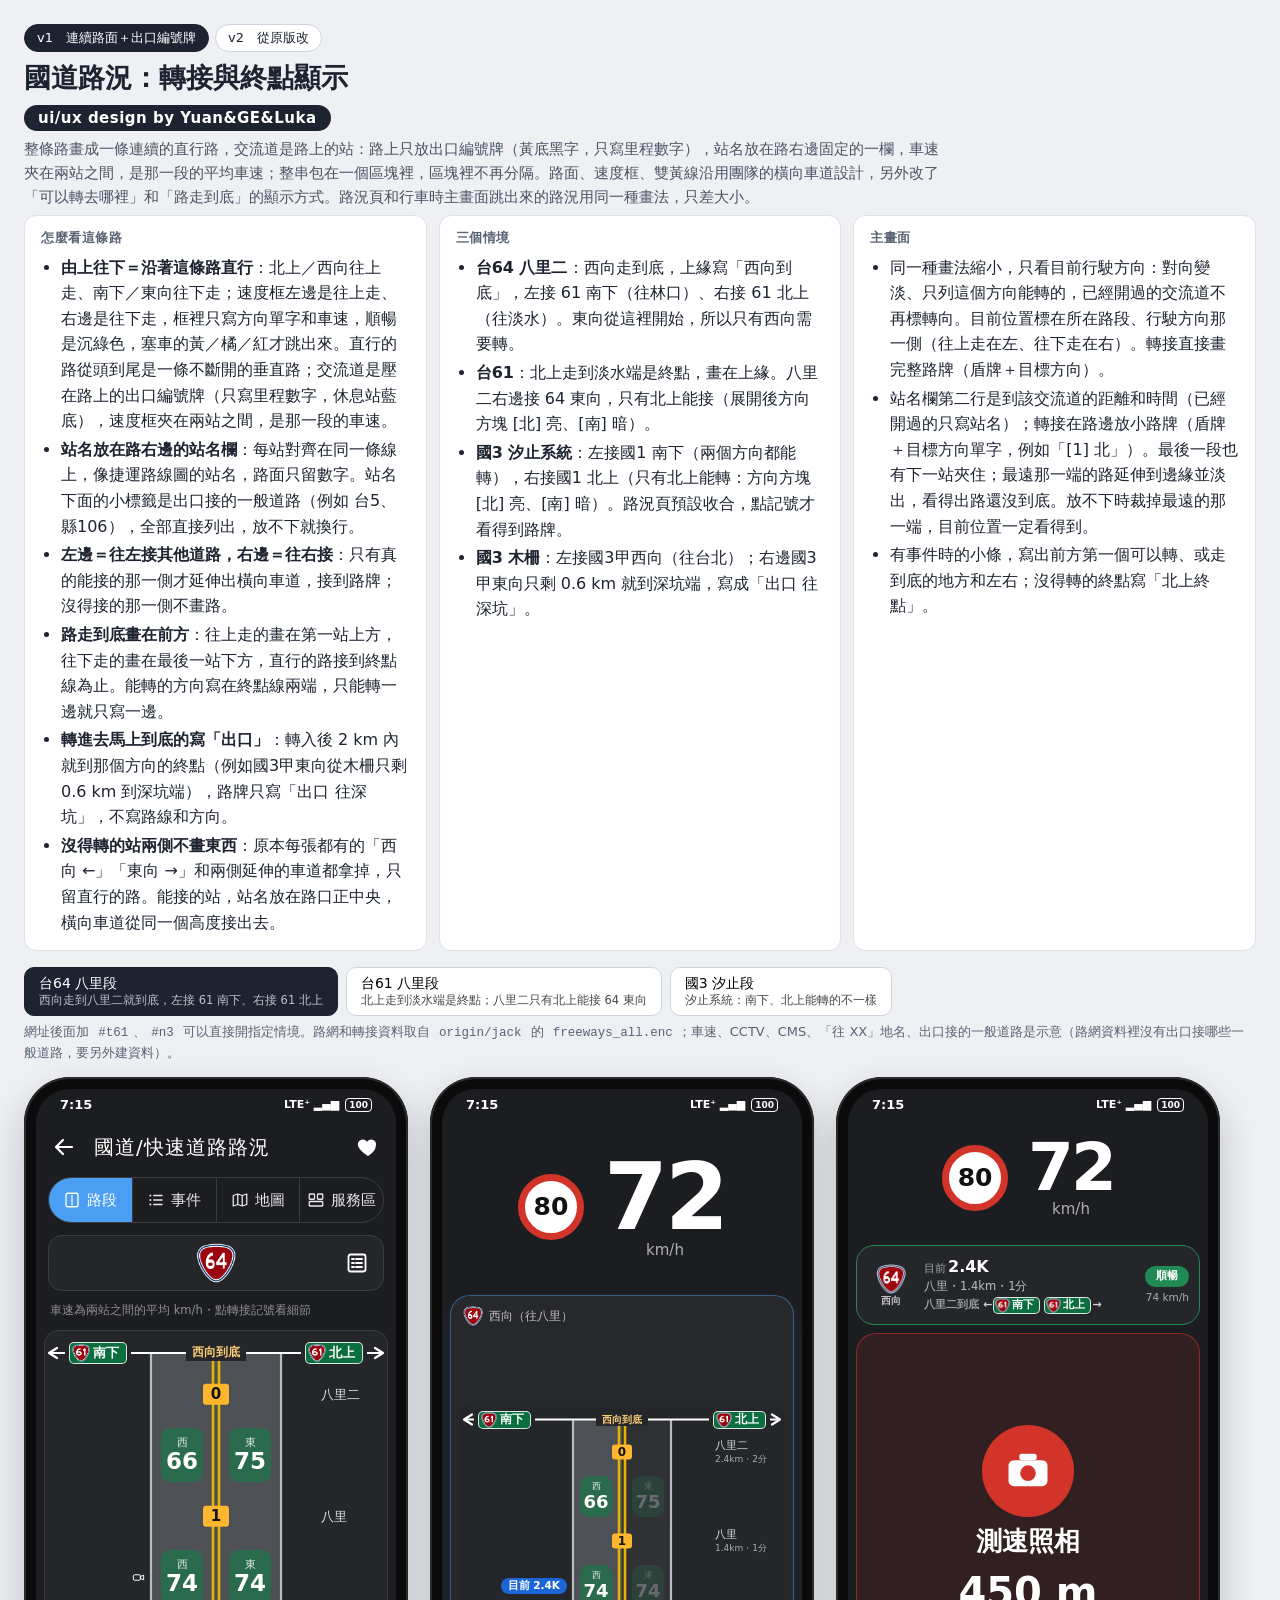
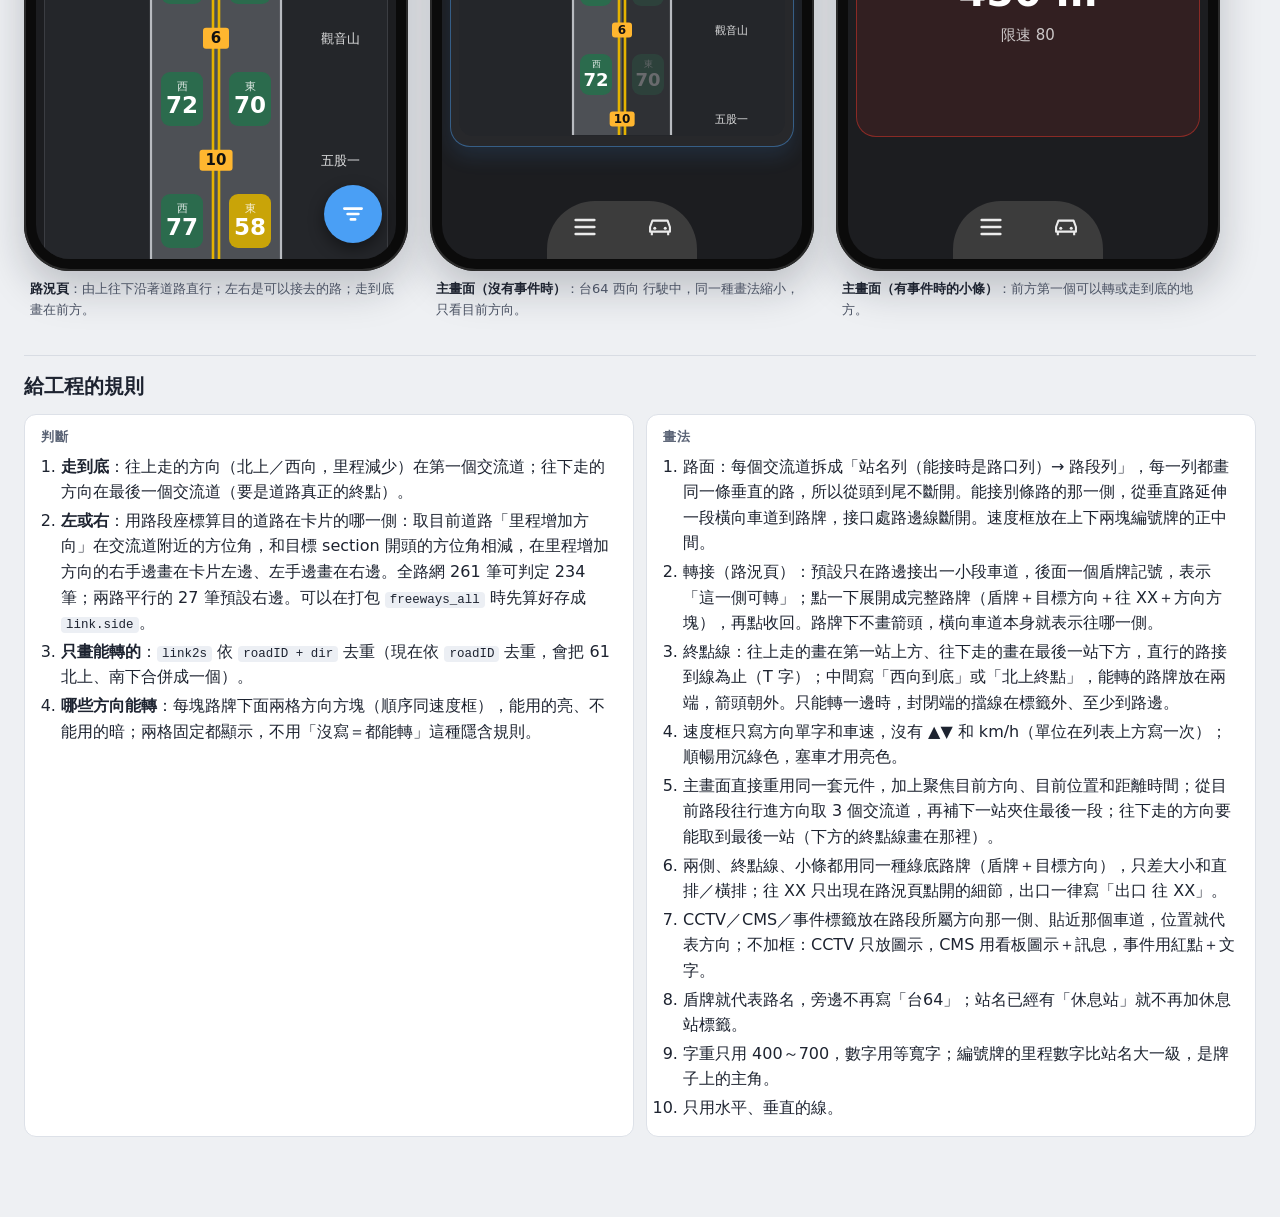
==== commit 52282975: "v1：編號牌只寫里程數字，站名移到路右邊的站名欄，加上出口接的一般道路 - 路上的出口編號牌只寫里程數字；站名放在路右邊固定的一欄，每站對齊 - 站名下面列出口接的一般道路（台5、縣106…），全部直" ====
--- a/index.html
+++ b/index.html
@@ -10,13 +10,14 @@
 <div class="doc">
   <nav class="ver"><a class="on" data-page="index.html" href="index.html">v1　連續路面＋出口編號牌</a><a class="" data-page="v2.html" href="v2.html">v2　從原版改</a></nav>
   <h1>國道路況：轉接與終點顯示<small class="credit">ui/ux design by Yuan&amp;GE&amp;Luka</small></h1>
-  <p class="lead">整條路畫成一條連續的直行路，交流道是路上的站，站名做成高速公路的出口編號牌（黃底黑字「10 汐止系統」，數字是里程），車速夾在兩站之間，是那一段的平均車速；整串包在一個區塊裡，區塊裡不再分隔。路面、速度框、雙黃線沿用團隊的橫向車道設計，另外改了「可以轉去哪裡」和「路走到底」的顯示方式。路況頁和行車時主畫面跳出來的路況用同一種畫法，只差大小。</p>
+  <p class="lead">整條路畫成一條連續的直行路，交流道是路上的站：路上只放出口編號牌（黃底黑字，只寫里程數字），站名放在路右邊固定的一欄，車速夾在兩站之間，是那一段的平均車速；整串包在一個區塊裡，區塊裡不再分隔。路面、速度框、雙黃線沿用團隊的橫向車道設計，另外改了「可以轉去哪裡」和「路走到底」的顯示方式。路況頁和行車時主畫面跳出來的路況用同一種畫法，只差大小。</p>
 
   <div class="grid">
     <div class="box">
       <h4>怎麼看這條路</h4>
       <ul>
-        <li><b>由上往下＝沿著這條路直行</b>：北上／西向往上走、南下／東向往下走；速度框左邊是往上走、右邊是往下走，框裡只寫方向單字和車速，順暢是沉綠色，塞車的黃／橘／紅才跳出來。直行的路從頭到尾是一條不斷開的垂直路；交流道是壓在路上的出口編號牌（里程數字在前，休息站藍底），速度框夾在兩站之間，是那一段的車速。</li>
+        <li><b>由上往下＝沿著這條路直行</b>：北上／西向往上走、南下／東向往下走；速度框左邊是往上走、右邊是往下走，框裡只寫方向單字和車速，順暢是沉綠色，塞車的黃／橘／紅才跳出來。直行的路從頭到尾是一條不斷開的垂直路；交流道是壓在路上的出口編號牌（只寫里程數字，休息站藍底），速度框夾在兩站之間，是那一段的車速。</li>
+        <li><b>站名放在路右邊的站名欄</b>：每站對齊在同一條線上，像捷運路線圖的站名，路面只留數字。站名下面的小標籤是出口接的一般道路（例如 台5、縣106），全部直接列出，放不下就換行。</li>
         <li><b>左邊＝往左接其他道路，右邊＝往右接</b>：只有真的能接的那一側才延伸出橫向車道，接到路牌；沒得接的那一側不畫路。</li>
         <li><b>路走到底畫在前方</b>：往上走的畫在第一站上方，往下走的畫在最後一站下方，直行的路接到終點線為止。能轉的方向寫在終點線兩端，只能轉一邊就只寫一邊。</li>
         <li><b>轉進去馬上到底的寫「出口」</b>：轉入後 2 km 內就到那個方向的終點（例如國3甲東向從木柵只剩 0.6 km 到深坑端），路牌只寫「出口 往深坑」，不寫路線和方向。</li>
@@ -36,14 +37,14 @@
       <h4>主畫面</h4>
       <ul>
         <li>同一種畫法縮小，只看目前行駛方向：對向變淡、只列這個方向能轉的，已經開過的交流道不再標轉向。目前位置標在所在路段、行駛方向那一側（往上走在左、往下走在右）。轉接直接畫完整路牌（盾牌＋目標方向）。</li>
-        <li>前方的站，編號牌下方是到該交流道的距離和時間（已經開過的寫里程）。最後一段也有下一站夾住；最遠那一端的路延伸到邊緣並淡出，看得出路還沒到底。放不下時裁掉最遠的那一端，目前位置一定看得到。</li>
+        <li>站名欄第二行是到該交流道的距離和時間（已經開過的只寫站名）；轉接在路邊放小路牌（盾牌＋目標方向單字，例如「[1] 北」）。最後一段也有下一站夾住；最遠那一端的路延伸到邊緣並淡出，看得出路還沒到底。放不下時裁掉最遠的那一端，目前位置一定看得到。</li>
         <li>有事件時的小條，寫出前方第一個可以轉、或走到底的地方和左右；沒得轉的終點寫「北上終點」。</li>
       </ul>
     </div>
   </div>
 
   <div id="scn" class="scn"></div>
-  <p class="note">網址後面加 <code>#t61</code>、<code>#n3</code> 可以直接開指定情境。路網和轉接資料取自 <code>origin/jack</code> 的 <code>freeways_all.enc</code>；車速、CCTV、CMS、「往 XX」地名是示意。</p>
+  <p class="note">網址後面加 <code>#t61</code>、<code>#n3</code> 可以直接開指定情境。路網和轉接資料取自 <code>origin/jack</code> 的 <code>freeways_all.enc</code>；車速、CCTV、CMS、「往 XX」地名、出口接的一般道路是示意（路網資料裡沒有出口接哪些一般道路，要另外建資料）。</p>
   <div id="stage" class="stage"></div>
 
   <h2>給工程的規則</h2>
--- a/shared.css
+++ b/shared.css
@@ -76,10 +76,8 @@
 .hc-row { position: relative; }
 .hc-row > svg { position: absolute; left: 0; top: 0; }
 .hc-node { position: absolute; left: 50%; top: 50%; transform: translate(-50%, -50%); z-index: 2; display: flex; flex-direction: column; align-items: center; gap: 2px; white-space: nowrap; }
-/* 出口編號牌：和高速公路上的一樣黃底黑字、里程數字在前（顏色同 app 主畫面的交流道標籤）；休息站藍底白字。
-   數字是主角（15px／700、等寬），站名降一級（13.5px／600）；不加內框，免得每一站都像一張貼紙 */
-.hc-plate { display: flex; align-items: baseline; gap: 5px; padding: 1px 8px; border-radius: 3px; background: #FFB62F; color: #111; font-size: 13.5px; font-weight: 600; letter-spacing: .3px; }
-.hc-plate em { font-style: normal; font-size: 15px; font-weight: 700; font-variant-numeric: tabular-nums; }
+/* 出口編號牌：黃底黑字（顏色同 app 主畫面的交流道標籤），只寫里程數字；休息站藍底白字。站名不放在路上，改放右邊的站名欄 */
+.hc-plate { display: flex; justify-content: center; min-width: 26px; padding: 1px 6px; border-radius: 3px; background: #FFB62F; color: #111; font-size: 15px; font-weight: 700; line-height: 1.25; font-variant-numeric: tabular-nums; }
 .hc-plate.rest { background: #005396; color: #fff; }
 .hc-node small { font-size: 11px; font-weight: 500; color: rgba(255, 255, 255, .9); background: rgba(28, 29, 32, .85); border-radius: 5px; padding: 0 5px; }
 .hc-rest { font-size: 11px; background: #005396; border-radius: 4px; padding: 0 6px; }
@@ -97,8 +95,22 @@
 .hc-lanes { display: flex; gap: 2px; }
 .hc-lanes i { font-style: normal; font-size: 10px; font-weight: 600; width: 16px; height: 16px; display: flex; align-items: center; justify-content: center; border-radius: 3px; background: rgba(255, 255, 255, .07); color: rgba(255, 255, 255, .28); }
 .hc-lanes i.on { background: #e9eaec; color: #1C1D20; }
-/* 路況頁收合時的轉接記號（點一下展開） */
-.hc-mark { position: absolute; top: 50%; transform: translateY(-50%); z-index: 3; display: flex; align-items: center; gap: 3px; padding: 2px 4px; border-radius: 999px; background: #1C1D20; border: 1px solid rgba(255, 255, 255, .28); }
+/* 站名欄：路右邊固定的一欄，每站對齊；下面一行是出口接的一般道路（路況頁）或距離・時間（主畫面） */
+.hc-name { position: absolute; top: 50%; transform: translateY(-50%); z-index: 2; display: flex; flex-direction: column; gap: 2px; line-height: 1.2; white-space: nowrap; overflow: hidden; }
+.hc-name b { font-size: 12.5px; font-weight: 500; color: rgba(255, 255, 255, .85); overflow: hidden; text-overflow: ellipsis; }
+.hc-name small { font-size: 10px; color: rgba(255, 255, 255, .62); }
+.hc-name .ex { display: flex; flex-wrap: wrap; gap: 3px; white-space: normal; }
+.hc-name .ex i { font-style: normal; font-size: 9.5px; line-height: 13px; padding: 0 4px; border-radius: 3px; border: 1px solid rgba(255, 255, 255, .35); color: rgba(255, 255, 255, .75); }
+.hc-node .ex.wrap { flex-wrap: wrap; white-space: normal; }
+.hc-node .ex { display: flex; gap: 3px; justify-content: center; max-width: 110px; }
+.hc-node .ex i { font-style: normal; font-size: 9.5px; line-height: 13px; padding: 0 4px; border-radius: 3px; border: 1px solid rgba(255, 255, 255, .35); color: rgba(255, 255, 255, .8); background: rgba(28, 29, 32, .85); }
+.hc.compact .hc-name b { font-size: 10.5px; }
+.hc.compact .hc-name small { font-size: 9px; }
+/* 路況頁收合時的轉接記號（點一下展開）：盾牌直排往下疊 */
+.hc-mark { position: absolute; top: 50%; transform: translateY(-50%); z-index: 3; display: flex; flex-direction: column; align-items: center; gap: 2px; padding: 3px; border-radius: 10px; background: #1C1D20; border: 1px solid rgba(255, 255, 255, .28); }
+/* 主畫面路邊的小路牌（盾牌＋目標方向），多個往下疊 */
+.hc-near { position: absolute; top: 50%; transform: translateY(-50%); z-index: 3; display: flex; flex-direction: column; gap: 2px; }
+.hc-near .gsign.s { font-size: 10px; padding: 0 4px 0 1px; }
 .hc-mark b { font-size: 10.5px; font-weight: 600; padding: 0 3px; }
 .hc-x { cursor: pointer; }
 .hc-x > .hc-xo { display: none; }
@@ -125,8 +137,7 @@
 .hc-cap { font-size: 11.5px; color: rgba(255, 255, 255, .5); padding: 0 6px; }
 
 .hc.compact .hc-node { gap: 1px; line-height: 1.2; }
-.hc.compact .hc-plate { font-size: 11px; padding: 0 6px; gap: 4px; }
-.hc.compact .hc-plate em { font-size: 12.5px; }
+.hc.compact .hc-plate { font-size: 12px; min-width: 20px; padding: 0 4px; }
 .hc.compact .hc-node small { font-size: 9.5px; }
 .hc.compact .hc-box span { font-size: 9px; }
 .hc.compact .hc-box b { font-size: 18px; }
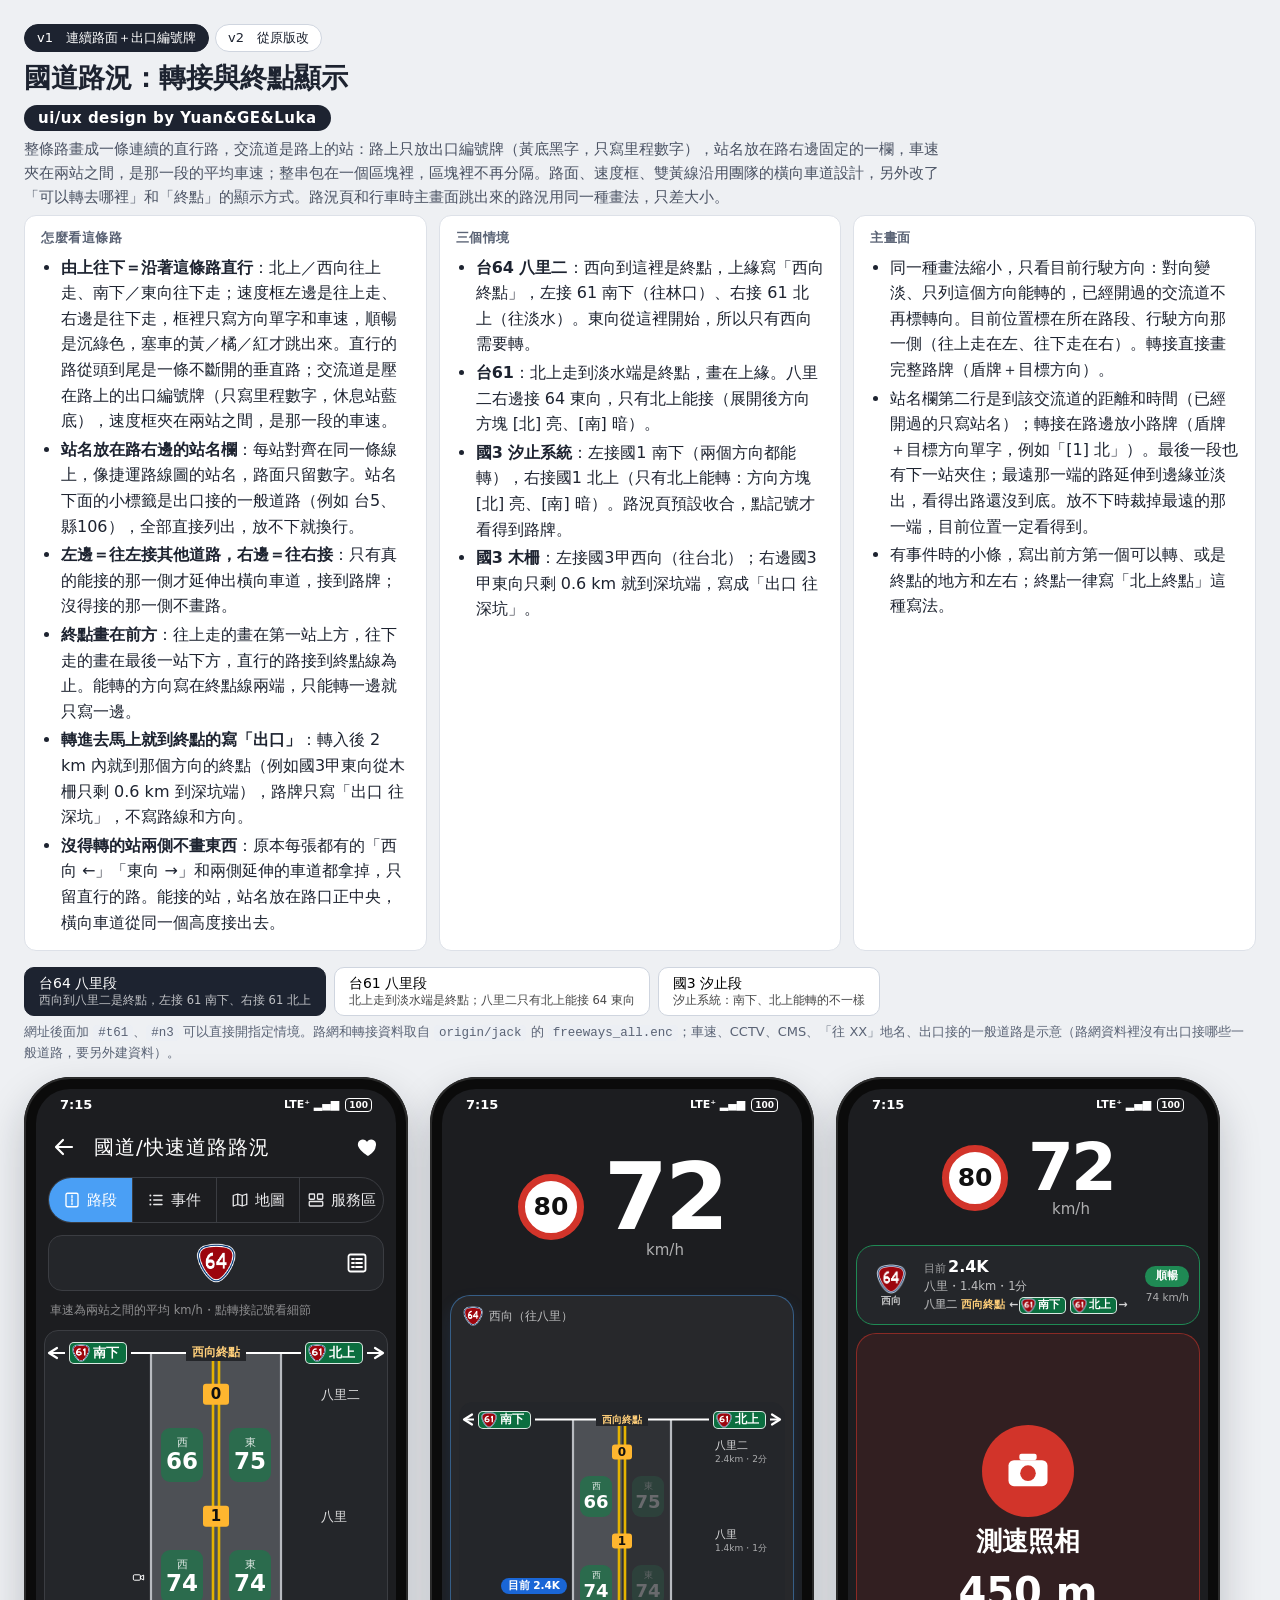
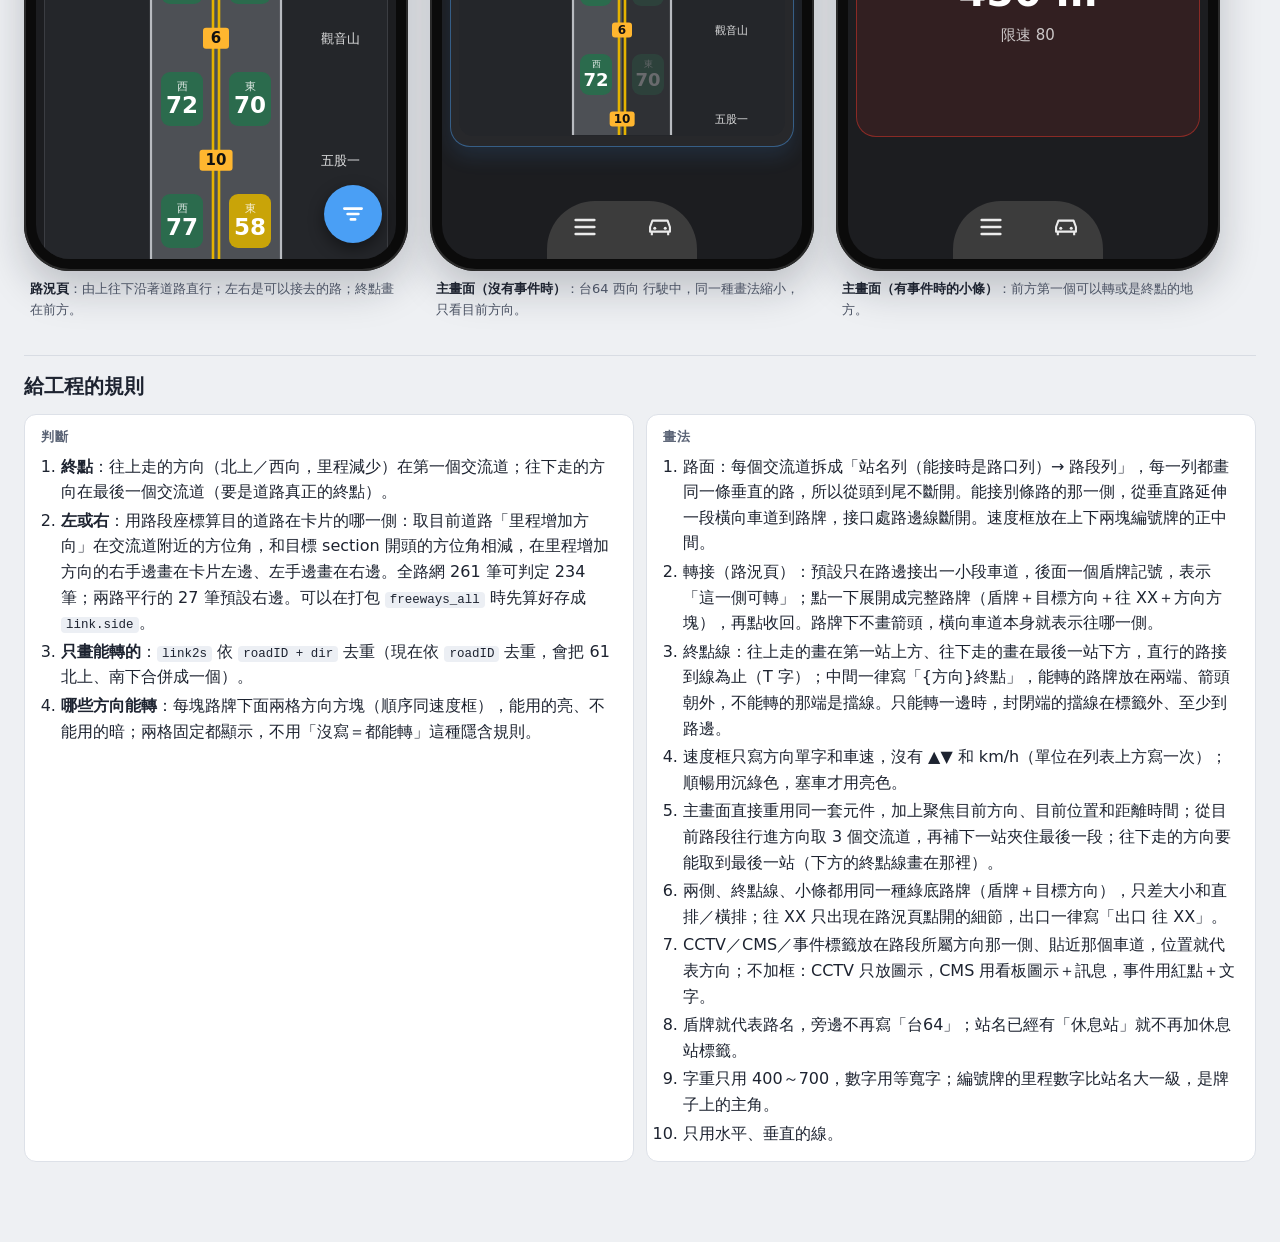
==== commit 17e18020: "終點一律叫「{方向}終點」，不再分「到底／終點」 - 能轉的終點（例如台64 西向到八里二）也寫「西向終點」；能不能轉看終點線兩端：有路牌和箭頭＝能轉，擋線＝不能轉 - 小條的終點標籤和路上的一樣不加" ====
--- a/index.html
+++ b/index.html
@@ -10,7 +10,7 @@
 <div class="doc">
   <nav class="ver"><a class="on" data-page="index.html" href="index.html">v1　連續路面＋出口編號牌</a><a class="" data-page="v2.html" href="v2.html">v2　從原版改</a></nav>
   <h1>國道路況：轉接與終點顯示<small class="credit">ui/ux design by Yuan&amp;GE&amp;Luka</small></h1>
-  <p class="lead">整條路畫成一條連續的直行路，交流道是路上的站：路上只放出口編號牌（黃底黑字，只寫里程數字），站名放在路右邊固定的一欄，車速夾在兩站之間，是那一段的平均車速；整串包在一個區塊裡，區塊裡不再分隔。路面、速度框、雙黃線沿用團隊的橫向車道設計，另外改了「可以轉去哪裡」和「路走到底」的顯示方式。路況頁和行車時主畫面跳出來的路況用同一種畫法，只差大小。</p>
+  <p class="lead">整條路畫成一條連續的直行路，交流道是路上的站：路上只放出口編號牌（黃底黑字，只寫里程數字），站名放在路右邊固定的一欄，車速夾在兩站之間，是那一段的平均車速；整串包在一個區塊裡，區塊裡不再分隔。路面、速度框、雙黃線沿用團隊的橫向車道設計，另外改了「可以轉去哪裡」和「終點」的顯示方式。路況頁和行車時主畫面跳出來的路況用同一種畫法，只差大小。</p>
 
   <div class="grid">
     <div class="box">
@@ -19,15 +19,15 @@
         <li><b>由上往下＝沿著這條路直行</b>：北上／西向往上走、南下／東向往下走；速度框左邊是往上走、右邊是往下走，框裡只寫方向單字和車速，順暢是沉綠色，塞車的黃／橘／紅才跳出來。直行的路從頭到尾是一條不斷開的垂直路；交流道是壓在路上的出口編號牌（只寫里程數字，休息站藍底），速度框夾在兩站之間，是那一段的車速。</li>
         <li><b>站名放在路右邊的站名欄</b>：每站對齊在同一條線上，像捷運路線圖的站名，路面只留數字。站名下面的小標籤是出口接的一般道路（例如 台5、縣106），全部直接列出，放不下就換行。</li>
         <li><b>左邊＝往左接其他道路，右邊＝往右接</b>：只有真的能接的那一側才延伸出橫向車道，接到路牌；沒得接的那一側不畫路。</li>
-        <li><b>路走到底畫在前方</b>：往上走的畫在第一站上方，往下走的畫在最後一站下方，直行的路接到終點線為止。能轉的方向寫在終點線兩端，只能轉一邊就只寫一邊。</li>
-        <li><b>轉進去馬上到底的寫「出口」</b>：轉入後 2 km 內就到那個方向的終點（例如國3甲東向從木柵只剩 0.6 km 到深坑端），路牌只寫「出口 往深坑」，不寫路線和方向。</li>
+        <li><b>終點畫在前方</b>：往上走的畫在第一站上方，往下走的畫在最後一站下方，直行的路接到終點線為止。能轉的方向寫在終點線兩端，只能轉一邊就只寫一邊。</li>
+        <li><b>轉進去馬上就到終點的寫「出口」</b>：轉入後 2 km 內就到那個方向的終點（例如國3甲東向從木柵只剩 0.6 km 到深坑端），路牌只寫「出口 往深坑」，不寫路線和方向。</li>
         <li><b>沒得轉的站兩側不畫東西</b>：原本每張都有的「西向 ←」「東向 →」和兩側延伸的車道都拿掉，只留直行的路。能接的站，站名放在路口正中央，橫向車道從同一個高度接出去。</li>
       </ul>
     </div>
     <div class="box">
       <h4>三個情境</h4>
       <ul>
-        <li><b>台64 八里二</b>：西向走到底，上緣寫「西向到底」，左接 61 南下（往林口）、右接 61 北上（往淡水）。東向從這裡開始，所以只有西向需要轉。</li>
+        <li><b>台64 八里二</b>：西向到這裡是終點，上緣寫「西向終點」，左接 61 南下（往林口）、右接 61 北上（往淡水）。東向從這裡開始，所以只有西向需要轉。</li>
         <li><b>台61</b>：北上走到淡水端是終點，畫在上緣。八里二右邊接 64 東向，只有北上能接（展開後方向方塊 [北] 亮、[南] 暗）。</li>
         <li><b>國3 汐止系統</b>：左接國1 南下（兩個方向都能轉），右接國1 北上（只有北上能轉：方向方塊 [北] 亮、[南] 暗）。路況頁預設收合，點記號才看得到路牌。</li>
         <li><b>國3 木柵</b>：左接國3甲西向（往台北）；右邊國3甲東向只剩 0.6 km 就到深坑端，寫成「出口 往深坑」。</li>
@@ -38,7 +38,7 @@
       <ul>
         <li>同一種畫法縮小，只看目前行駛方向：對向變淡、只列這個方向能轉的，已經開過的交流道不再標轉向。目前位置標在所在路段、行駛方向那一側（往上走在左、往下走在右）。轉接直接畫完整路牌（盾牌＋目標方向）。</li>
         <li>站名欄第二行是到該交流道的距離和時間（已經開過的只寫站名）；轉接在路邊放小路牌（盾牌＋目標方向單字，例如「[1] 北」）。最後一段也有下一站夾住；最遠那一端的路延伸到邊緣並淡出，看得出路還沒到底。放不下時裁掉最遠的那一端，目前位置一定看得到。</li>
-        <li>有事件時的小條，寫出前方第一個可以轉、或走到底的地方和左右；沒得轉的終點寫「北上終點」。</li>
+        <li>有事件時的小條，寫出前方第一個可以轉、或是終點的地方和左右；終點一律寫「北上終點」這種寫法。</li>
       </ul>
     </div>
   </div>
@@ -52,7 +52,7 @@
     <div class="box">
       <h4>判斷</h4>
       <ol>
-        <li><b>走到底</b>：往上走的方向（北上／西向，里程減少）在第一個交流道；往下走的方向在最後一個交流道（要是道路真正的終點）。</li>
+        <li><b>終點</b>：往上走的方向（北上／西向，里程減少）在第一個交流道；往下走的方向在最後一個交流道（要是道路真正的終點）。</li>
         <li><b>左或右</b>：用路段座標算目的道路在卡片的哪一側：取目前道路「里程增加方向」在交流道附近的方位角，和目標 section 開頭的方位角相減，在里程增加方向的右手邊畫在卡片左邊、左手邊畫在右邊。全路網 261 筆可判定 234 筆；兩路平行的 27 筆預設右邊。可以在打包 <code>freeways_all</code> 時先算好存成 <code>link.side</code>。</li>
         <li><b>只畫能轉的</b>：<code>link2s</code> 依 <code>roadID + dir</code> 去重（現在依 <code>roadID</code> 去重，會把 61 北上、南下合併成一個）。</li>
         <li><b>哪些方向能轉</b>：每塊路牌下面兩格方向方塊（順序同速度框），能用的亮、不能用的暗；兩格固定都顯示，不用「沒寫＝都能轉」這種隱含規則。</li>
@@ -63,7 +63,7 @@
       <ol>
         <li>路面：每個交流道拆成「站名列（能接時是路口列）→ 路段列」，每一列都畫同一條垂直的路，所以從頭到尾不斷開。能接別條路的那一側，從垂直路延伸一段橫向車道到路牌，接口處路邊線斷開。速度框放在上下兩塊編號牌的正中間。</li>
         <li>轉接（路況頁）：預設只在路邊接出一小段車道，後面一個盾牌記號，表示「這一側可轉」；點一下展開成完整路牌（盾牌＋目標方向＋往 XX＋方向方塊），再點收回。路牌下不畫箭頭，橫向車道本身就表示往哪一側。</li>
-        <li>終點線：往上走的畫在第一站上方、往下走的畫在最後一站下方，直行的路接到線為止（T 字）；中間寫「西向到底」或「北上終點」，能轉的路牌放在兩端，箭頭朝外。只能轉一邊時，封閉端的擋線在標籤外、至少到路邊。</li>
+        <li>終點線：往上走的畫在第一站上方、往下走的畫在最後一站下方，直行的路接到線為止（T 字）；中間一律寫「{方向}終點」，能轉的路牌放在兩端、箭頭朝外，不能轉的那端是擋線。只能轉一邊時，封閉端的擋線在標籤外、至少到路邊。</li>
         <li>速度框只寫方向單字和車速，沒有 ▲▼ 和 km/h（單位在列表上方寫一次）；順暢用沉綠色，塞車才用亮色。</li>
         <li>主畫面直接重用同一套元件，加上聚焦目前方向、目前位置和距離時間；從目前路段往行進方向取 3 個交流道，再補下一站夾住最後一段；往下走的方向要能取到最後一站（下方的終點線畫在那裡）。</li>
         <li>兩側、終點線、小條都用同一種綠底路牌（盾牌＋目標方向），只差大小和直排／橫排；往 XX 只出現在路況頁點開的細節，出口一律寫「出口 往 XX」。</li>
@@ -85,9 +85,9 @@
       const info = driveInfo(sc, d.dir, d.km, 3);
       const live = hLiveScreen(sc, renderHCards(sc, { G: hGeom(342), devices: true, collapse: true }));
       return [
-        { html: live, cap: '<b>路況頁</b>：由上往下沿著道路直行；左右是可以接去的路；走到底畫在前方。' },
+        { html: live, cap: '<b>路況頁</b>：由上往下沿著道路直行；左右是可以接去的路；終點畫在前方。' },
         { html: mainScreen(sc, { mode: 'big', panel: hMainPanel(sc) }), cap: `<b>主畫面（沒有事件時）</b>：${ROADS[sc.road].name} ${dirLabel(d.dir)} 行駛中，同一種畫法縮小，只看目前方向。` },
-        { html: mainScreen(sc, { mode: 'small', small: renderSmallBar(sc, { dir: d.dir, km: d.km, info, chips: hSmallChips(sc, info) }) }), cap: '<b>主畫面（有事件時的小條）</b>：前方第一個可以轉或走到底的地方。' },
+        { html: mainScreen(sc, { mode: 'small', small: renderSmallBar(sc, { dir: d.dir, km: d.km, info, chips: hSmallChips(sc, info) }) }), cap: '<b>主畫面（有事件時的小條）</b>：前方第一個可以轉或是終點的地方。' },
       ];
     },
   });
--- a/shared.css
+++ b/shared.css
@@ -187,7 +187,7 @@
 .smallbar .trrow { display: flex; align-items: center; gap: 4px; margin-top: 3px; font-size: 11px; color: rgba(255, 255, 255, .8); font-weight: 600; white-space: nowrap; overflow: hidden; }
 .smallbar .trrow .cap { color: rgba(255, 255, 255, .55); font-weight: 600; }
 .smallbar .sside { display: inline-flex; align-items: center; gap: 1px; }
-.smallbar .endtxt { color: #ffcf7a; border: 1px solid rgba(255, 207, 122, .7); border-radius: 999px; padding: 0 7px; }
+.smallbar .endtxt { color: #ffcf7a; font-weight: 600; } /* 和路上的終點線標籤一樣不加框 */
 .smallbar .rt { flex: none; display: flex; flex-direction: column; align-items: flex-end; gap: 4px; }
 .lvpill { min-width: 44px; padding: 3px 8px; border-radius: 999px; font-size: 11px; font-weight: 700; text-align: center; }
 .smallbar .spd { font-size: 10.5px; color: rgba(255, 255, 255, .62); font-weight: 500; }
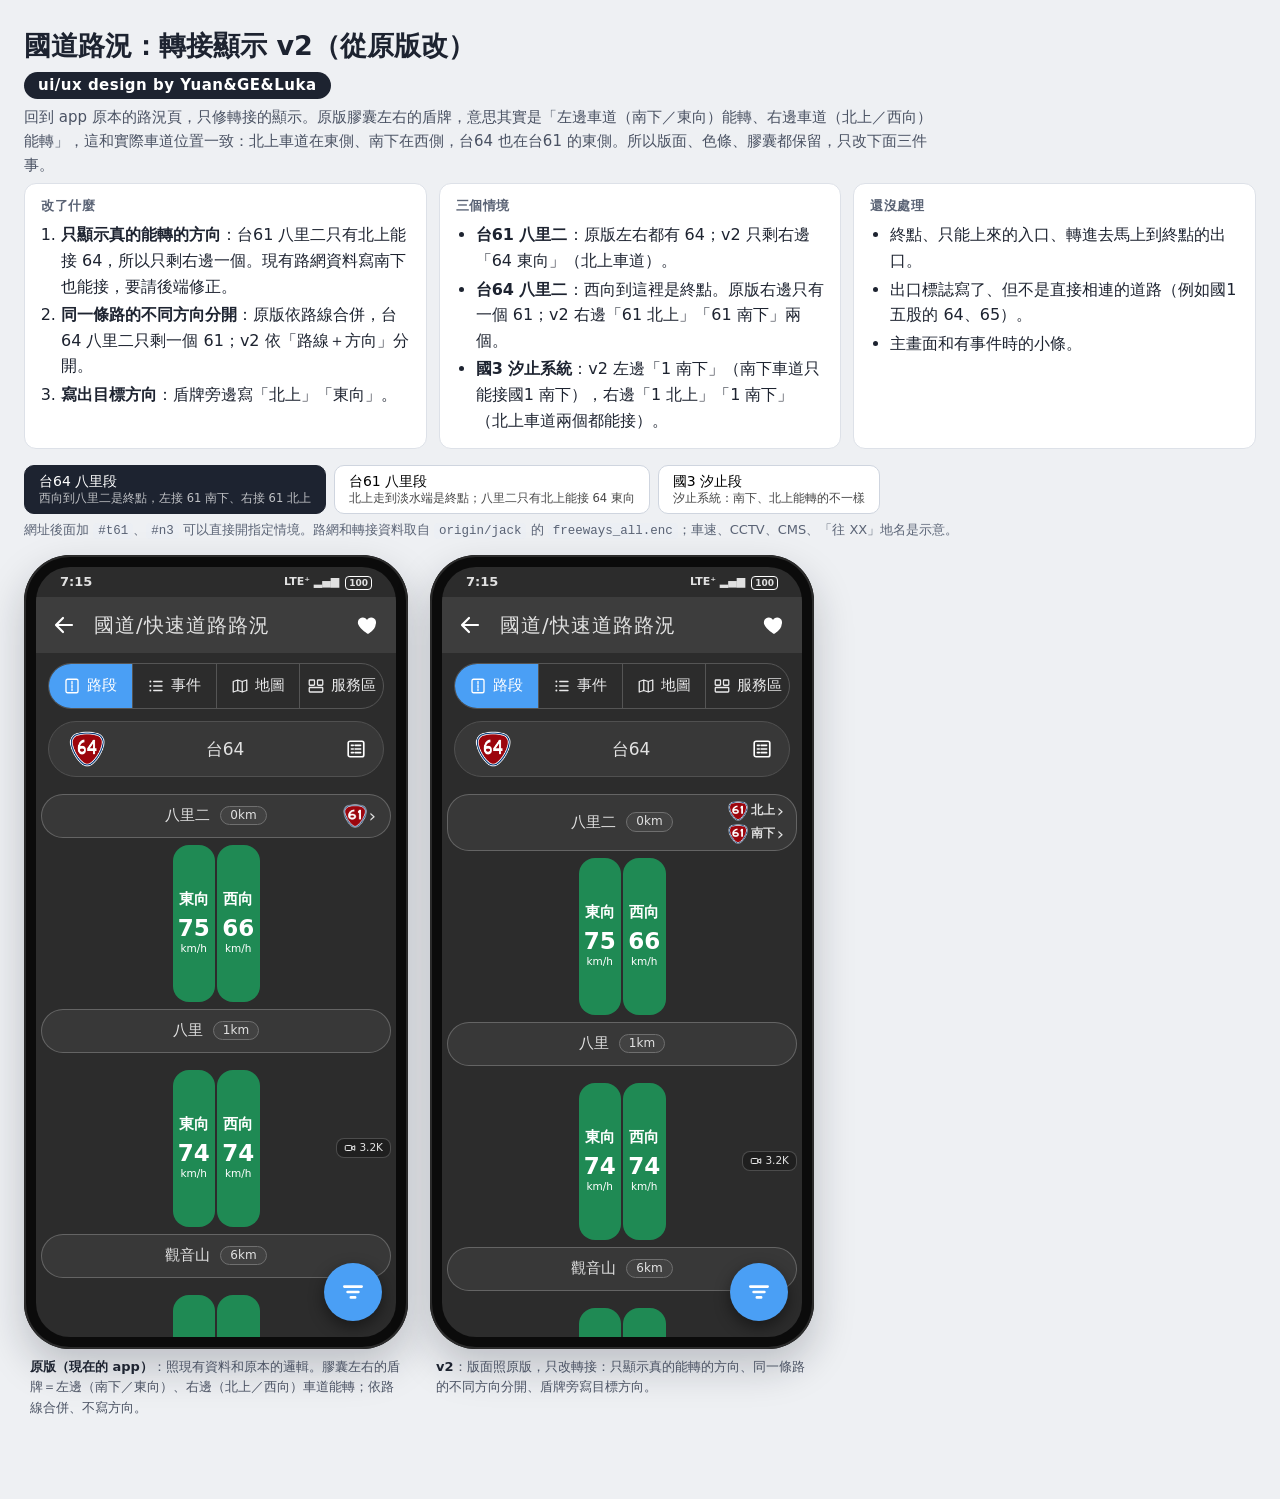
==== commit b9218916: "只保留 v2：首頁改成 v2（沿用 app 原版版面，只修轉接），拿掉 v1 - index.html＝v2；v2.html 改成轉到首頁，舊連結不會失效 - 刪掉 v1 的 hcard.js、卡片樣" ====
--- a/index.html
+++ b/index.html
@@ -3,91 +3,54 @@
 <head>
 <meta charset="utf-8">
 <meta name="viewport" content="width=device-width, initial-scale=1">
-<title>國道路況：轉接與終點顯示 v1</title>
+<title>國道路況：轉接顯示 v2（從原版改）</title>
 <link rel="stylesheet" href="shared.css">
 </head>
 <body>
 <div class="doc">
-  <nav class="ver"><a class="on" data-page="index.html" href="index.html">v1　連續路面＋出口編號牌</a><a class="" data-page="v2.html" href="v2.html">v2　從原版改</a></nav>
-  <h1>國道路況：轉接與終點顯示<small class="credit">ui/ux design by Yuan&amp;GE&amp;Luka</small></h1>
-  <p class="lead">整條路畫成一條連續的直行路，交流道是路上的站：路上只放出口編號牌（黃底黑字，只寫里程數字），站名放在路右邊固定的一欄，車速夾在兩站之間，是那一段的平均車速；整串包在一個區塊裡，區塊裡不再分隔。路面、速度框、雙黃線沿用團隊的橫向車道設計，另外改了「可以轉去哪裡」和「終點」的顯示方式。路況頁和行車時主畫面跳出來的路況用同一種畫法，只差大小。</p>
+  <h1>國道路況：轉接顯示 v2（從原版改）<small class="credit">ui/ux design by Yuan&amp;GE&amp;Luka</small></h1>
+  <p class="lead">回到 app 原本的路況頁，只修轉接的顯示。原版膠囊左右的盾牌，意思其實是「左邊車道（南下／東向）能轉、右邊車道（北上／西向）能轉」，這和實際車道位置一致：北上車道在東側、南下在西側，台64 也在台61 的東側。所以版面、色條、膠囊都保留，只改下面三件事。</p>
 
   <div class="grid">
     <div class="box">
-      <h4>怎麼看這條路</h4>
-      <ul>
-        <li><b>由上往下＝沿著這條路直行</b>：北上／西向往上走、南下／東向往下走；速度框左邊是往上走、右邊是往下走，框裡只寫方向單字和車速，順暢是沉綠色，塞車的黃／橘／紅才跳出來。直行的路從頭到尾是一條不斷開的垂直路；交流道是壓在路上的出口編號牌（只寫里程數字，休息站藍底），速度框夾在兩站之間，是那一段的車速。</li>
-        <li><b>站名放在路右邊的站名欄</b>：每站對齊在同一條線上，像捷運路線圖的站名，路面只留數字。站名下面的小標籤是出口接的一般道路（例如 台5、縣106），全部直接列出，放不下就換行。</li>
-        <li><b>左邊＝往左接其他道路，右邊＝往右接</b>：只有真的能接的那一側才延伸出橫向車道，接到路牌；沒得接的那一側不畫路。</li>
-        <li><b>終點畫在前方</b>：往上走的畫在第一站上方，往下走的畫在最後一站下方，直行的路接到終點線為止。能轉的方向寫在終點線兩端，只能轉一邊就只寫一邊。</li>
-        <li><b>轉進去馬上就到終點的寫「出口」</b>：轉入後 2 km 內就到那個方向的終點（例如國3甲東向從木柵只剩 0.6 km 到深坑端），路牌只寫「出口 往深坑」，不寫路線和方向。</li>
-        <li><b>沒得轉的站兩側不畫東西</b>：原本每張都有的「西向 ←」「東向 →」和兩側延伸的車道都拿掉，只留直行的路。能接的站，站名放在路口正中央，橫向車道從同一個高度接出去。</li>
-      </ul>
+      <h4>改了什麼</h4>
+      <ol>
+        <li><b>只顯示真的能轉的方向</b>：台61 八里二只有北上能接 64，所以只剩右邊一個。現有路網資料寫南下也能接，要請後端修正。</li>
+        <li><b>同一條路的不同方向分開</b>：原版依路線合併，台64 八里二只剩一個 61；v2 依「路線＋方向」分開。</li>
+        <li><b>寫出目標方向</b>：盾牌旁邊寫「北上」「東向」。</li>
+      </ol>
     </div>
     <div class="box">
       <h4>三個情境</h4>
       <ul>
-        <li><b>台64 八里二</b>：西向到這裡是終點，上緣寫「西向終點」，左接 61 南下（往林口）、右接 61 北上（往淡水）。東向從這裡開始，所以只有西向需要轉。</li>
-        <li><b>台61</b>：北上走到淡水端是終點，畫在上緣。八里二右邊接 64 東向，只有北上能接（展開後方向方塊 [北] 亮、[南] 暗）。</li>
-        <li><b>國3 汐止系統</b>：左接國1 南下（兩個方向都能轉），右接國1 北上（只有北上能轉：方向方塊 [北] 亮、[南] 暗）。路況頁預設收合，點記號才看得到路牌。</li>
-        <li><b>國3 木柵</b>：左接國3甲西向（往台北）；右邊國3甲東向只剩 0.6 km 就到深坑端，寫成「出口 往深坑」。</li>
+        <li><b>台61 八里二</b>：原版左右都有 64；v2 只剩右邊「64 東向」（北上車道）。</li>
+        <li><b>台64 八里二</b>：西向到這裡是終點。原版右邊只有一個 61；v2 右邊「61 北上」「61 南下」兩個。</li>
+        <li><b>國3 汐止系統</b>：v2 左邊「1 南下」（南下車道只能接國1 南下），右邊「1 北上」「1 南下」（北上車道兩個都能接）。</li>
       </ul>
     </div>
     <div class="box">
-      <h4>主畫面</h4>
+      <h4>還沒處理</h4>
       <ul>
-        <li>同一種畫法縮小，只看目前行駛方向：對向變淡、只列這個方向能轉的，已經開過的交流道不再標轉向。目前位置標在所在路段、行駛方向那一側（往上走在左、往下走在右）。轉接直接畫完整路牌（盾牌＋目標方向）。</li>
-        <li>站名欄第二行是到該交流道的距離和時間（已經開過的只寫站名）；轉接在路邊放小路牌（盾牌＋目標方向單字，例如「[1] 北」）。最後一段也有下一站夾住；最遠那一端的路延伸到邊緣並淡出，看得出路還沒到底。放不下時裁掉最遠的那一端，目前位置一定看得到。</li>
-        <li>有事件時的小條，寫出前方第一個可以轉、或是終點的地方和左右；終點一律寫「北上終點」這種寫法。</li>
+        <li>終點、只能上來的入口、轉進去馬上到終點的出口。</li>
+        <li>出口標誌寫了、但不是直接相連的道路（例如國1 五股的 64、65）。</li>
+        <li>主畫面和有事件時的小條。</li>
       </ul>
     </div>
   </div>
 
   <div id="scn" class="scn"></div>
-  <p class="note">網址後面加 <code>#t61</code>、<code>#n3</code> 可以直接開指定情境。路網和轉接資料取自 <code>origin/jack</code> 的 <code>freeways_all.enc</code>；車速、CCTV、CMS、「往 XX」地名、出口接的一般道路是示意（路網資料裡沒有出口接哪些一般道路，要另外建資料）。</p>
+  <p class="note">網址後面加 <code>#t61</code>、<code>#n3</code> 可以直接開指定情境。路網和轉接資料取自 <code>origin/jack</code> 的 <code>freeways_all.enc</code>；車速、CCTV、CMS、「往 XX」地名是示意。</p>
   <div id="stage" class="stage"></div>
-
-  <h2>給工程的規則</h2>
-  <div class="grid">
-    <div class="box">
-      <h4>判斷</h4>
-      <ol>
-        <li><b>終點</b>：往上走的方向（北上／西向，里程減少）在第一個交流道；往下走的方向在最後一個交流道（要是道路真正的終點）。</li>
-        <li><b>左或右</b>：用路段座標算目的道路在卡片的哪一側：取目前道路「里程增加方向」在交流道附近的方位角，和目標 section 開頭的方位角相減，在里程增加方向的右手邊畫在卡片左邊、左手邊畫在右邊。全路網 261 筆可判定 234 筆；兩路平行的 27 筆預設右邊。可以在打包 <code>freeways_all</code> 時先算好存成 <code>link.side</code>。</li>
-        <li><b>只畫能轉的</b>：<code>link2s</code> 依 <code>roadID + dir</code> 去重（現在依 <code>roadID</code> 去重，會把 61 北上、南下合併成一個）。</li>
-        <li><b>哪些方向能轉</b>：每塊路牌下面兩格方向方塊（順序同速度框），能用的亮、不能用的暗；兩格固定都顯示，不用「沒寫＝都能轉」這種隱含規則。</li>
-      </ol>
-    </div>
-    <div class="box">
-      <h4>畫法</h4>
-      <ol>
-        <li>路面：每個交流道拆成「站名列（能接時是路口列）→ 路段列」，每一列都畫同一條垂直的路，所以從頭到尾不斷開。能接別條路的那一側，從垂直路延伸一段橫向車道到路牌，接口處路邊線斷開。速度框放在上下兩塊編號牌的正中間。</li>
-        <li>轉接（路況頁）：預設只在路邊接出一小段車道，後面一個盾牌記號，表示「這一側可轉」；點一下展開成完整路牌（盾牌＋目標方向＋往 XX＋方向方塊），再點收回。路牌下不畫箭頭，橫向車道本身就表示往哪一側。</li>
-        <li>終點線：往上走的畫在第一站上方、往下走的畫在最後一站下方，直行的路接到線為止（T 字）；中間一律寫「{方向}終點」，能轉的路牌放在兩端、箭頭朝外，不能轉的那端是擋線。只能轉一邊時，封閉端的擋線在標籤外、至少到路邊。</li>
-        <li>速度框只寫方向單字和車速，沒有 ▲▼ 和 km/h（單位在列表上方寫一次）；順暢用沉綠色，塞車才用亮色。</li>
-        <li>主畫面直接重用同一套元件，加上聚焦目前方向、目前位置和距離時間；從目前路段往行進方向取 3 個交流道，再補下一站夾住最後一段；往下走的方向要能取到最後一站（下方的終點線畫在那裡）。</li>
-        <li>兩側、終點線、小條都用同一種綠底路牌（盾牌＋目標方向），只差大小和直排／橫排；往 XX 只出現在路況頁點開的細節，出口一律寫「出口 往 XX」。</li>
-        <li>CCTV／CMS／事件標籤放在路段所屬方向那一側、貼近那個車道，位置就代表方向；不加框：CCTV 只放圖示，CMS 用看板圖示＋訊息，事件用紅點＋文字。</li>
-        <li>盾牌就代表路名，旁邊不再寫「台64」；站名已經有「休息站」就不再加休息站標籤。</li>
-        <li>字重只用 400～700，數字用等寬字；編號牌的里程數字比站名大一級，是牌子上的主角。</li>
-        <li>只用水平、垂直的線。</li>
-      </ol>
-    </div>
-  </div>
 </div>
 
 <script src="shared.js"></script>
-<script src="hcard.js"></script>
+<script src="v2.js"></script>
 <script>
   buildPage({
     render(sc) {
-      const d = sc.drive;
-      const info = driveInfo(sc, d.dir, d.km, 3);
-      const live = hLiveScreen(sc, renderHCards(sc, { G: hGeom(342), devices: true, collapse: true }));
       return [
-        { html: live, cap: '<b>路況頁</b>：由上往下沿著道路直行；左右是可以接去的路；終點畫在前方。' },
-        { html: mainScreen(sc, { mode: 'big', panel: hMainPanel(sc) }), cap: `<b>主畫面（沒有事件時）</b>：${ROADS[sc.road].name} ${dirLabel(d.dir)} 行駛中，同一種畫法縮小，只看目前方向。` },
-        { html: mainScreen(sc, { mode: 'small', small: renderSmallBar(sc, { dir: d.dir, km: d.km, info, chips: hSmallChips(sc, info) }) }), cap: '<b>主畫面（有事件時的小條）</b>：前方第一個可以轉或是終點的地方。' },
+        { html: olLiveScreen(sc, false), cap: '<b>原版（現在的 app）</b>：照現有資料和原本的邏輯。膠囊左右的盾牌＝左邊（南下／東向）、右邊（北上／西向）車道能轉；依路線合併、不寫方向。' },
+        { html: olLiveScreen(sc, true), cap: '<b>v2</b>：版面照原版，只改轉接：只顯示真的能轉的方向、同一條路的不同方向分開、盾牌旁寫目標方向。' },
       ];
     },
   });
--- a/shared.css
+++ b/shared.css
@@ -12,10 +12,6 @@
 /* ===== 文件區 ===== */
 .doc { max-width: 1320px; margin: 0 auto; padding: 24px 24px 80px; }
 .doc h1 { font-size: 27px; margin: 4px 0 6px; line-height: 1.35; }
-/* 版本切換（v1／v2） */
-.ver { display: flex; gap: 6px; flex-wrap: wrap; margin: 0 0 8px; }
-.ver a { font-size: 13px; padding: 4px 12px; border-radius: 999px; border: 1px solid #cfd5df; background: #fff; color: #1d2330; text-decoration: none; line-height: 1.4; }
-.ver a.on { background: #1d2330; color: #fff; border-color: #1d2330; }
 .doc h1 .credit { display: table; margin-top: 8px; padding: 3px 14px; border-radius: 999px; background: #1d2330; color: #fff; font-size: 15px; font-weight: 600; letter-spacing: .5px; }
 .doc h2 { font-size: 20px; margin: 34px 0 12px; padding-top: 14px; border-top: 1px solid #d8dce3; }
 .doc p { margin: 6px 0; }
@@ -60,103 +56,8 @@
 .tabs2 span:last-child { border-right: 0; }
 .tabs2 span.on { background: #4A9FF5; color: #fff; }
 .tabs2 svg { width: 18px; height: 18px; flex: none; }
-.roadbar2 { margin: 12px 12px 0; flex: none; display: flex; align-items: center; height: 56px; padding: 0 14px; border: 1px solid #3b3d42; border-radius: 14px; background: #24262A; }
-/* 盾牌就代表這條路，不再另外寫路名（沒有盾牌圖的路才寫文字，和 app 的選路視窗一樣） */
-.roadbar2 .n { flex: 1; display: flex; justify-content: center; padding-left: 24px; }
-.roadbar2 svg { width: 24px; height: 24px; }
 .fab2 { position: absolute; right: 14px; bottom: 16px; width: 58px; height: 58px; border-radius: 50%; background: #4A9FF5; display: flex; align-items: center; justify-content: center; box-shadow: 0 6px 16px rgba(0, 0, 0, .45); z-index: 5; }
 .fab2 svg { width: 26px; height: 26px; }
-
-/* ===== 卡片（hcard.js） ===== */
-.hcl { padding: 12px 8px 96px; display: flex; flex-direction: column; gap: 12px; }
-/* 整串交流道包在一個大區塊裡（和上方道路列同樣的細框），區塊裡面不再分隔 */
-.hcs { border: 1px solid #3b3d42; border-radius: 14px; background: #24262A; overflow: hidden; }
-.hmini .hcs { flex: none; border-color: transparent; } /* 主畫面外面已經有 panel 框；保留 1px 透明框，寬度才和 hGeom(324) 對齊 */
-.hc { flex: none; overflow: hidden; }
-.hc-row { position: relative; }
-.hc-row > svg { position: absolute; left: 0; top: 0; }
-.hc-node { position: absolute; left: 50%; top: 50%; transform: translate(-50%, -50%); z-index: 2; display: flex; flex-direction: column; align-items: center; gap: 2px; white-space: nowrap; }
-/* 出口編號牌：黃底黑字（顏色同 app 主畫面的交流道標籤），只寫里程數字；休息站藍底白字。站名不放在路上，改放右邊的站名欄 */
-.hc-plate { display: flex; justify-content: center; min-width: 26px; padding: 1px 6px; border-radius: 3px; background: #FFB62F; color: #111; font-size: 15px; font-weight: 700; line-height: 1.25; font-variant-numeric: tabular-nums; }
-.hc-plate.rest { background: #005396; color: #fff; }
-.hc-node small { font-size: 11px; font-weight: 500; color: rgba(255, 255, 255, .9); background: rgba(28, 29, 32, .85); border-radius: 5px; padding: 0 5px; }
-.hc-rest { font-size: 11px; background: #005396; border-radius: 4px; padding: 0 6px; }
-.hc-lx { position: absolute; right: 8px; top: 50%; transform: translateY(-50%); z-index: 2; display: flex; align-items: center; gap: 6px; }
-.hc-t { font-size: 12.5px; color: rgba(255, 255, 255, .85); white-space: nowrap; }
-.hc-box { position: absolute; z-index: 2; border-radius: 9px; display: flex; flex-direction: column; align-items: center; justify-content: center; }
-.hc-box span { font-size: 11px; font-weight: 500; opacity: .85; line-height: 1.1; }
-.hc-box b { font-size: 23px; font-weight: 700; line-height: 1.1; font-variant-numeric: tabular-nums; }
-.hc-you { background: #1a66d6; border-radius: 999px; padding: 1px 7px; font-size: 10.5px; font-weight: 600; white-space: nowrap; }
-
-/* 兩側：往左接／往右接 */
-.hc-slot { position: absolute; top: 0; z-index: 3; display: flex; flex-direction: column; justify-content: center; }
-.hc-turn { display: flex; flex-direction: column; align-items: center; gap: 4px; line-height: 1.15; text-align: center; padding: 3px 0; }
-/* 方向方塊：兩格固定都顯示（左＝往上走、右＝往下走），能用的亮、不能用的暗 */
-.hc-lanes { display: flex; gap: 2px; }
-.hc-lanes i { font-style: normal; font-size: 10px; font-weight: 600; width: 16px; height: 16px; display: flex; align-items: center; justify-content: center; border-radius: 3px; background: rgba(255, 255, 255, .07); color: rgba(255, 255, 255, .28); }
-.hc-lanes i.on { background: #e9eaec; color: #1C1D20; }
-/* 站名欄：路右邊固定的一欄，每站對齊；下面一行是出口接的一般道路（路況頁）或距離・時間（主畫面） */
-.hc-name { position: absolute; top: 50%; transform: translateY(-50%); z-index: 2; display: flex; flex-direction: column; gap: 2px; line-height: 1.2; white-space: nowrap; overflow: hidden; }
-.hc-name b { font-size: 12.5px; font-weight: 500; color: rgba(255, 255, 255, .85); overflow: hidden; text-overflow: ellipsis; }
-.hc-name small { font-size: 10px; color: rgba(255, 255, 255, .62); }
-.hc-name .ex { display: flex; flex-wrap: wrap; gap: 3px; white-space: normal; }
-.hc-name .ex i { font-style: normal; font-size: 9.5px; line-height: 13px; padding: 0 4px; border-radius: 3px; border: 1px solid rgba(255, 255, 255, .35); color: rgba(255, 255, 255, .75); }
-.hc-node .ex.wrap { flex-wrap: wrap; white-space: normal; }
-.hc-node .ex { display: flex; gap: 3px; justify-content: center; max-width: 110px; }
-.hc-node .ex i { font-style: normal; font-size: 9.5px; line-height: 13px; padding: 0 4px; border-radius: 3px; border: 1px solid rgba(255, 255, 255, .35); color: rgba(255, 255, 255, .8); background: rgba(28, 29, 32, .85); }
-.hc.compact .hc-name b { font-size: 10.5px; }
-.hc.compact .hc-name small { font-size: 9px; }
-/* 路況頁收合時的轉接記號（點一下展開）：盾牌直排往下疊 */
-.hc-mark { position: absolute; top: 50%; transform: translateY(-50%); z-index: 3; display: flex; flex-direction: column; align-items: center; gap: 2px; padding: 3px; border-radius: 10px; background: #1C1D20; border: 1px solid rgba(255, 255, 255, .28); }
-/* 主畫面路邊的小路牌（盾牌＋目標方向），多個往下疊 */
-.hc-near { position: absolute; top: 50%; transform: translateY(-50%); z-index: 3; display: flex; flex-direction: column; gap: 2px; }
-.hc-near .gsign.s { font-size: 10px; padding: 0 4px 0 1px; }
-.hc-mark b { font-size: 10.5px; font-weight: 600; padding: 0 3px; }
-.hc-x { cursor: pointer; }
-.hc-x > .hc-xo { display: none; }
-.hc-x.open > .hc-xc, body.expand .hc-x > .hc-xc { display: none; }
-.hc-x.open > .hc-xo, body.expand .hc-x > .hc-xo { display: block; }
-
-/* 前方的終點線 */
-.hc-end { position: relative; display: flex; align-items: center; padding: 0 20px; }
-.hc-end > svg { position: absolute; left: 0; top: 0; }
-.hc-end-l, .hc-end-r { position: relative; z-index: 1; display: flex; gap: 4px; background: #24262A; padding: 0 4px; }
-.hc-end-r { margin-left: auto; }
-.hc-end-c { position: absolute; z-index: 1; left: 50%; transform: translateX(-50%); font-size: 12px; font-weight: 600; color: #ffcf7a; background: #24262A; padding: 0 6px; white-space: nowrap; }
-
-.hc-side { position: absolute; top: 0; z-index: 2; display: flex; flex-direction: column; justify-content: center; gap: 5px; }
-.hc-side.l { align-items: flex-end; text-align: right; } /* 標籤貼近所屬的車道 */
-.hc-side.r { align-items: flex-start; }
-.hc-tag { display: inline-flex; align-items: flex-start; gap: 4px; font-size: 10px; line-height: 1.3; color: rgba(255, 255, 255, .72); max-width: 100%; }
-.hc-tag > span { display: -webkit-box; -webkit-line-clamp: 2; -webkit-box-orient: vertical; overflow: hidden; }
-.hc-tag svg { width: 13px; height: 13px; flex: none; }
-.hc-tag.cms svg { color: #FFB000; }
-.hc-tag.cam { color: rgba(255, 255, 255, .6); }
-.hc-tag.ev { color: #ff9d94; }
-.hc-tag.ev > i { width: 7px; height: 7px; border-radius: 50%; background: #E0443A; flex: none; margin-top: 4px; }
-.hc-cap { font-size: 11.5px; color: rgba(255, 255, 255, .5); padding: 0 6px; }
-
-.hc.compact .hc-node { gap: 1px; line-height: 1.2; }
-.hc.compact .hc-plate { font-size: 12px; min-width: 20px; padding: 0 4px; }
-.hc.compact .hc-node small { font-size: 9.5px; }
-.hc.compact .hc-box span { font-size: 9px; }
-.hc.compact .hc-box b { font-size: 18px; }
-.hc.compact .gsign.v { font-size: 10px; padding: 2px 3px; }
-.hc.compact .gsign.v small { font-size: 8.5px; }
-.hc.compact .gsign.m small { font-size: 9px; }
-.hc.compact .hc-end { padding: 0 14px; }
-.hc.compact .hc-end-c { font-size: 10px; }
-
-/* 綠底路牌 */
-.gsign { display: inline-flex; align-items: center; gap: 3px; white-space: nowrap; line-height: 1.15; background: #0B6E3F; color: #fff; font-weight: 600; border: 1px solid rgba(255, 255, 255, .85); border-radius: 5px; }
-.gsign small { font-weight: 400; font-size: 10px; opacity: .85; margin-left: 2px; }
-.gsign.l { font-size: 13px; padding: 1px 7px 1px 2px; }
-.gsign.m { font-size: 11.5px; padding: 0 6px 0 2px; }
-.gsign.s { font-size: 11px; padding: 0 5px 0 1px; gap: 2px; }
-.gsign.v { flex-direction: column; gap: 0; padding: 3px 4px 2px; font-size: 12.5px; text-align: center; }
-.gsign.v small { margin-left: 0; font-size: 10px; }
-.gsign.exit { padding-left: 7px; }
-.gsign.v.exit { padding: 4px 5px 3px; }
 
 /* ===== 主畫面 ===== */
 .ms { flex: 1; display: flex; flex-direction: column; padding: 0 8px; min-height: 0; }
@@ -170,12 +71,6 @@
 .ms-big { height: 452px; flex: none; }
 .ms-bottom { margin: auto auto 0; width: 150px; height: 58px; flex: none; border-radius: 48px 48px 0 0; background: #3C3C3C; display: flex; align-items: center; justify-content: space-around; padding-bottom: 6px; }
 .ms-bottom svg { width: 28px; height: 28px; opacity: .9; }
-.hmini { display: flex; flex-direction: column; gap: 6px; height: 100%; }
-.hmini .hcl { padding: 0; gap: 6px; flex: 1; min-height: 0; overflow: hidden; }
-.hmini.up .hcl { justify-content: flex-end; }
-.hcl.fade-top { -webkit-mask-image: linear-gradient(to bottom, transparent 0, #000 28px); mask-image: linear-gradient(to bottom, transparent 0, #000 28px); }
-.hcl.fade-bottom { -webkit-mask-image: linear-gradient(to top, transparent 0, #000 28px); mask-image: linear-gradient(to top, transparent 0, #000 28px); }
-.hm-head { display: flex; align-items: center; gap: 6px; font-size: 12px; color: rgba(255, 255, 255, .7); padding: 0 4px; }
 
 /* 小條（有事件時） */
 .smallbar { height: 80px; flex: none; margin: 8px 0; border-radius: 18px; background: #24262A; display: flex; align-items: center; padding: 4px 10px; gap: 9px; }
@@ -204,7 +99,7 @@
 body.full .phone, body.full .screen { height: auto; }
 body.full .content { overflow: visible; }
 
-/* ===== v2 頁面：app 原版路況頁的樣式（依 RoadLiveListModeWidfet 等比縮到 360 寬） ===== */
+/* ===== 路況頁：app 原版的樣式（依 RoadLiveListModeWidfet 等比縮到 360 寬） ===== */
 .screen.ol { background: #2C2C2C; color: #e1e1e1; }
 .ol-appbar { height: 56px; flex: none; display: flex; align-items: center; gap: 18px; padding: 0 16px; font-size: 20px; background: #3D3D3D; }
 .ol-appbar .t { flex: 1; letter-spacing: 1px; }
